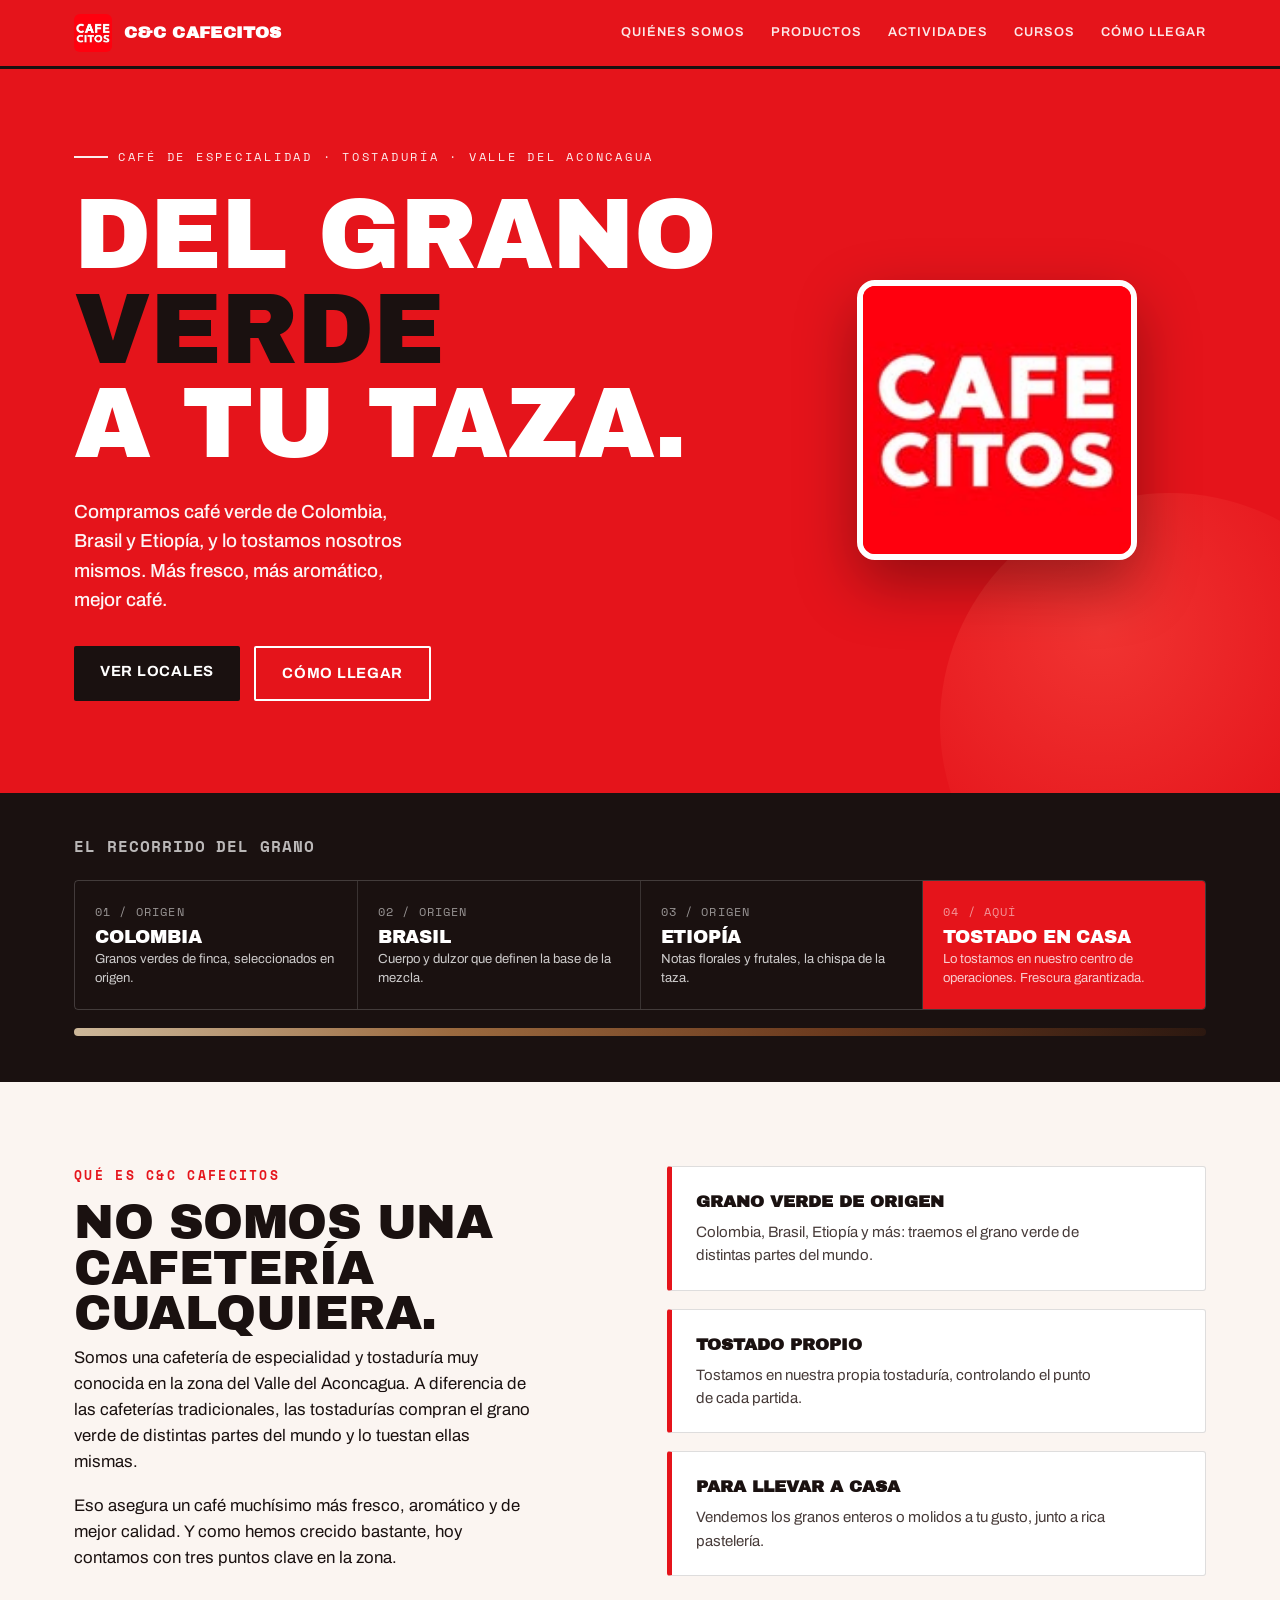
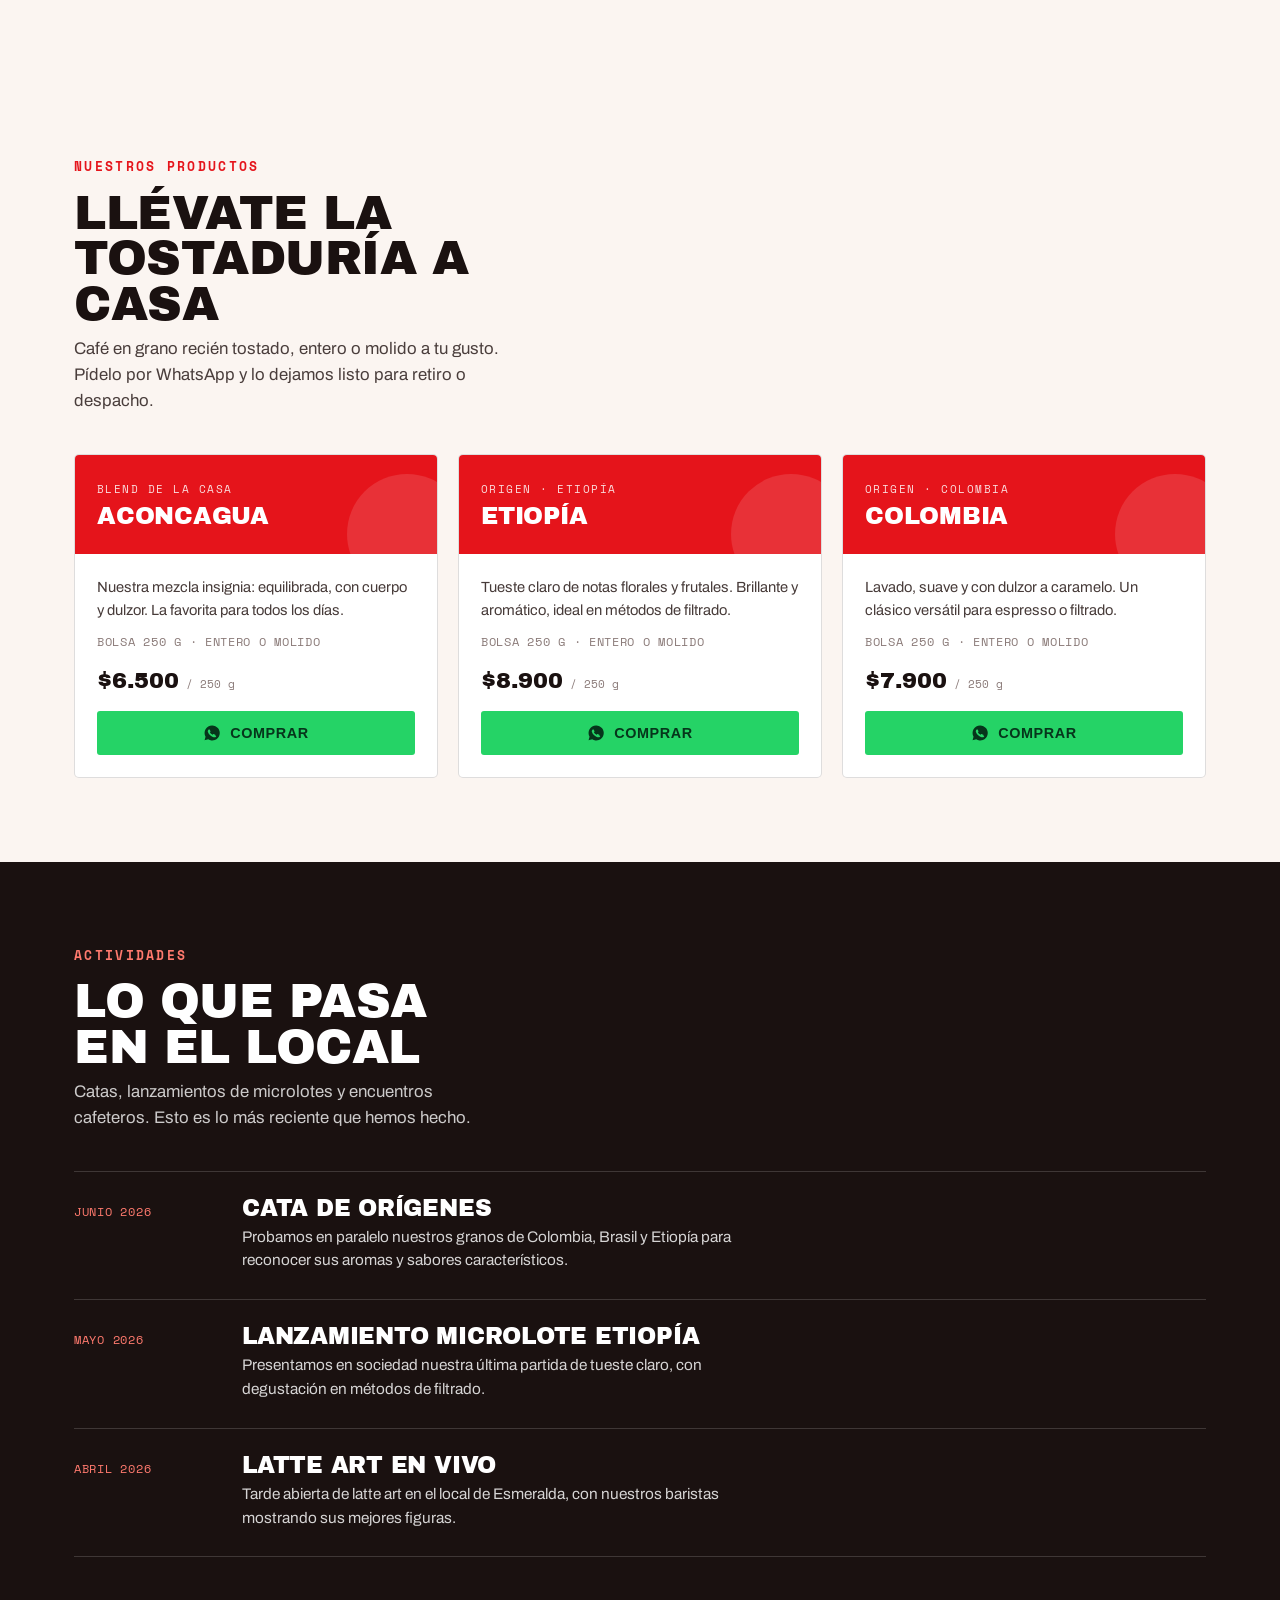
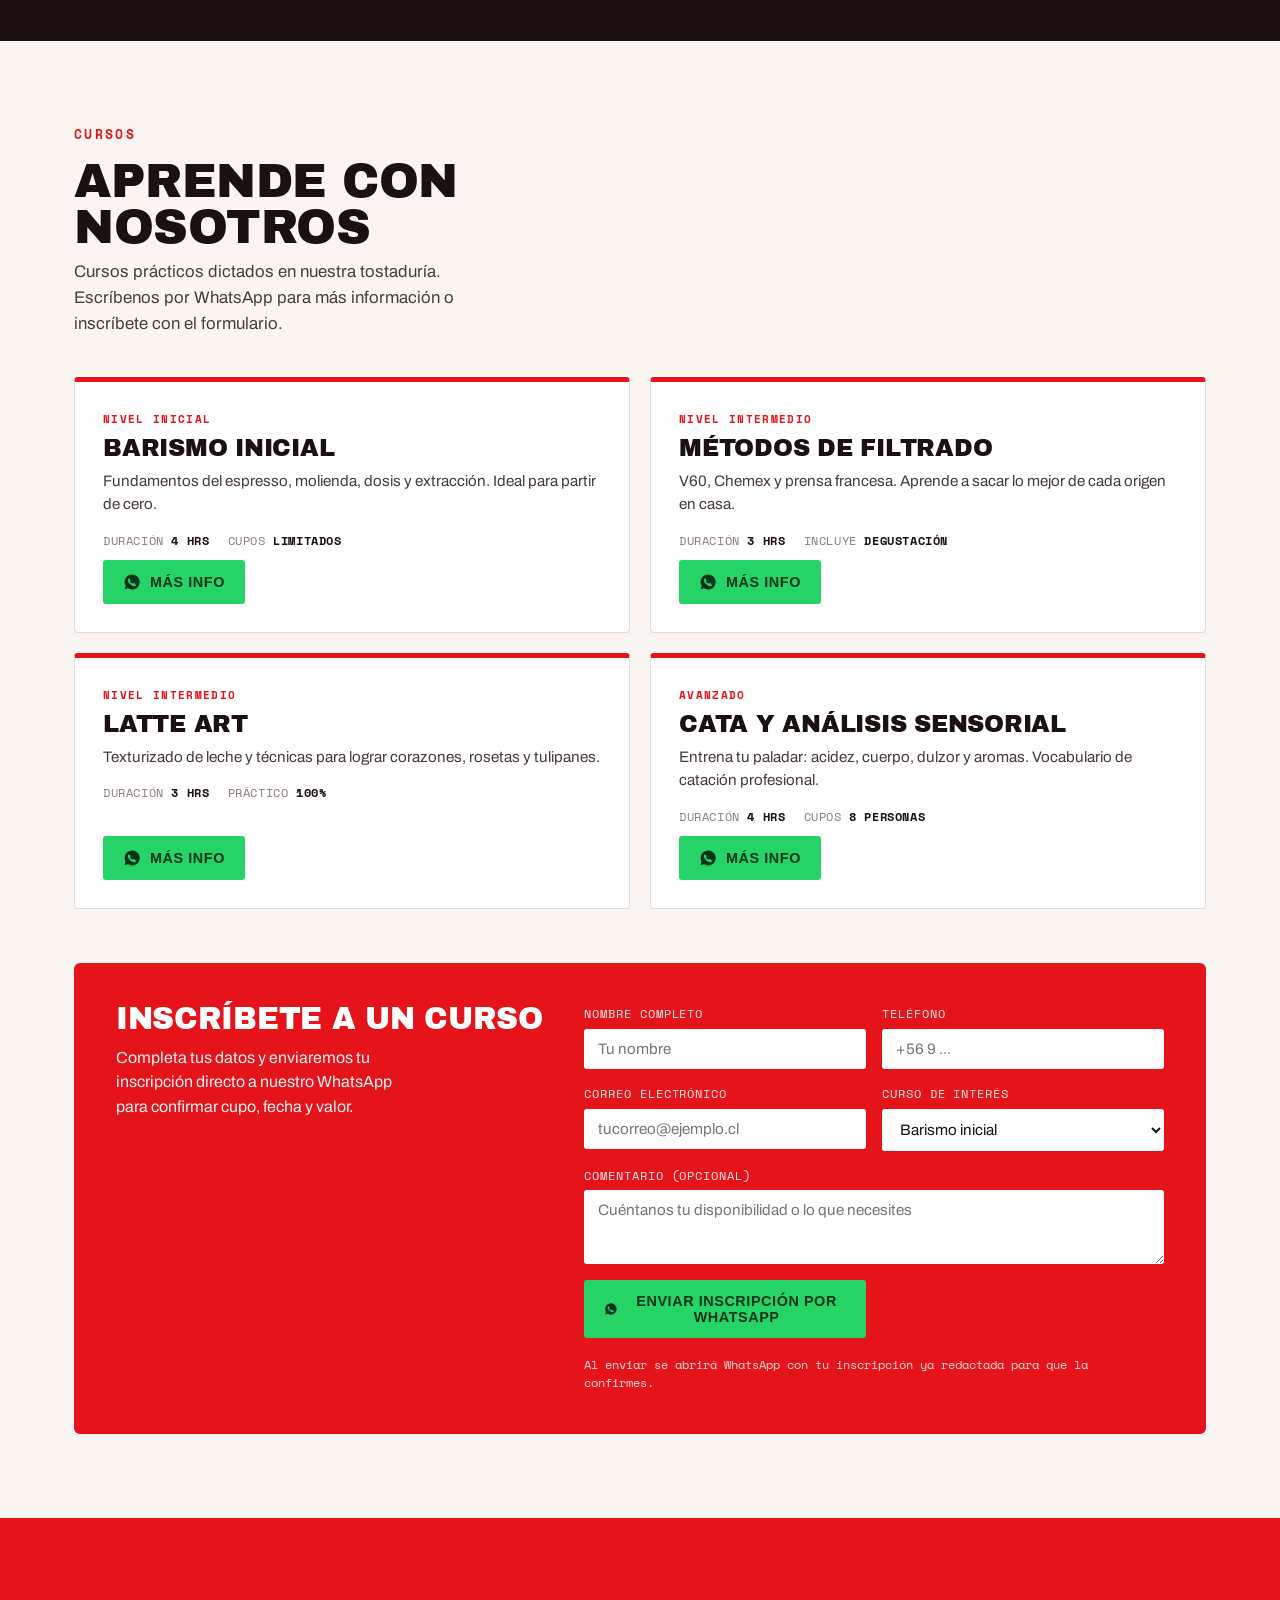
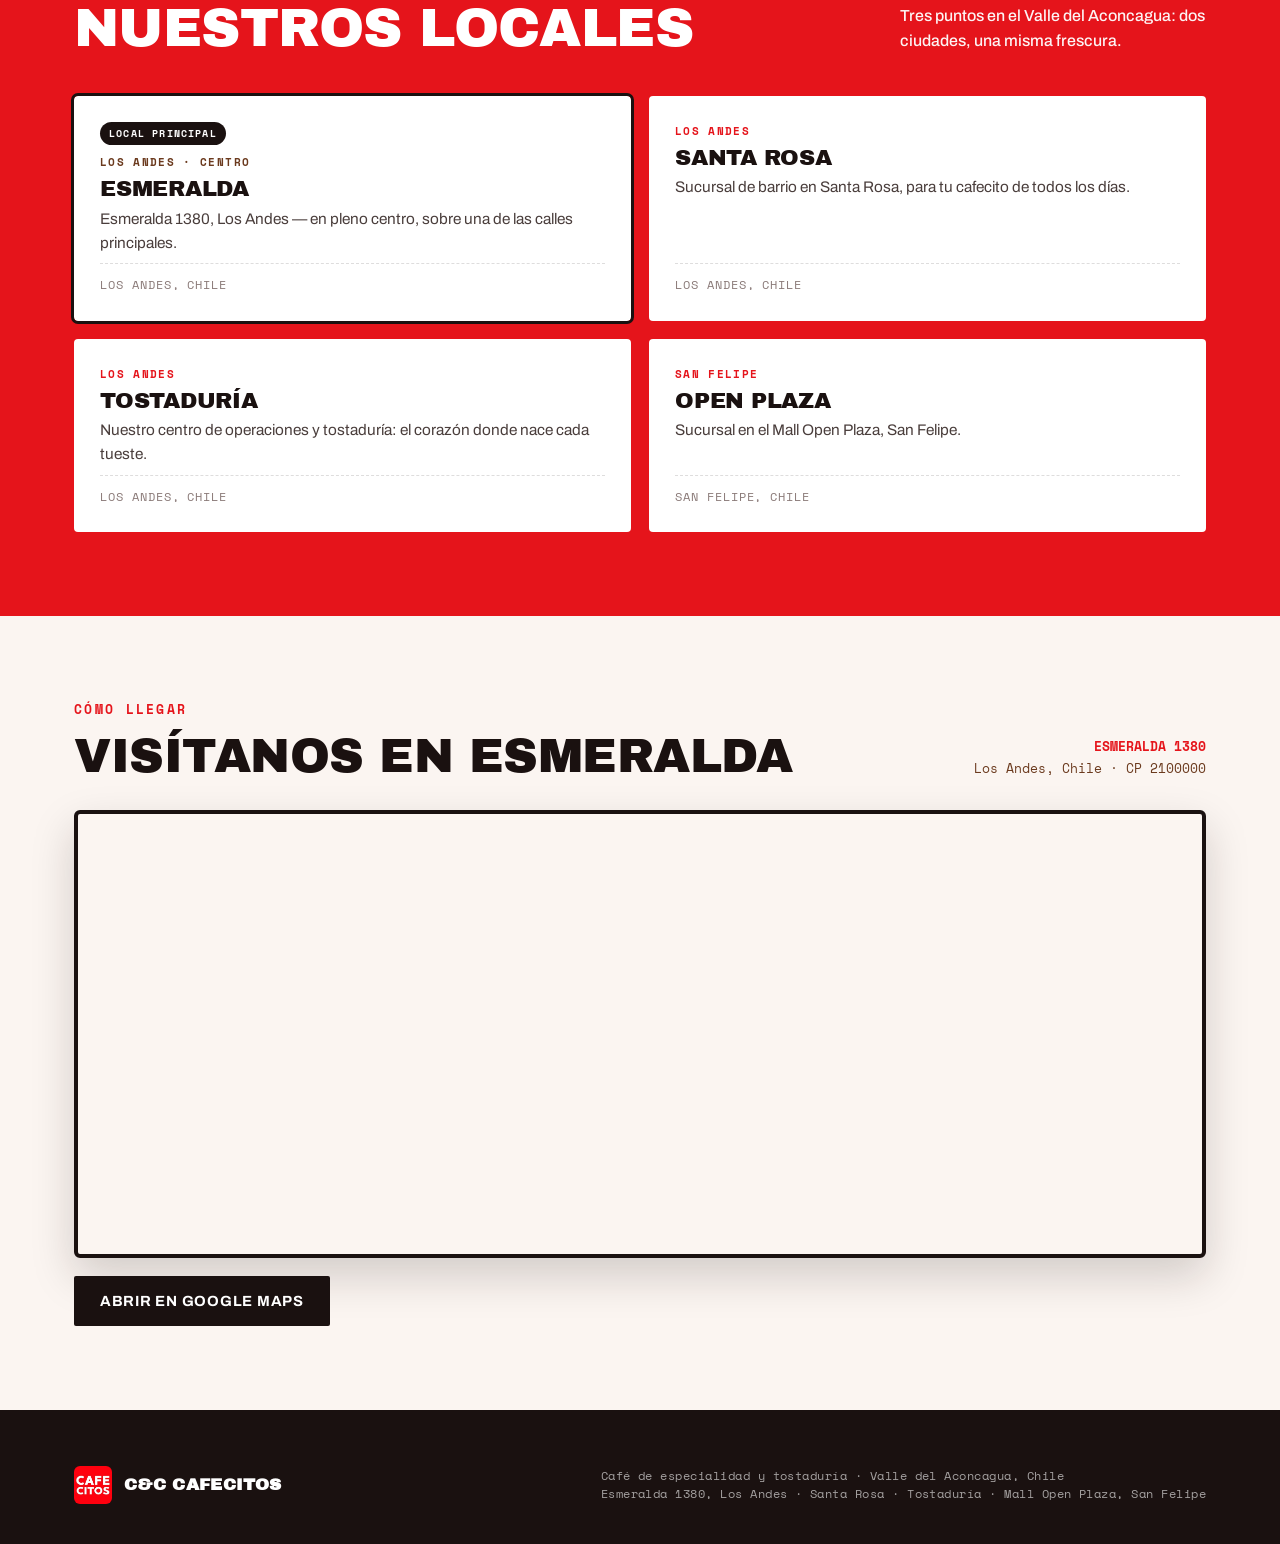
==== cafecitos.html @ 4ccf4806 "first commit" ====
<!DOCTYPE html>
<html lang="es">
<head>
<meta charset="UTF-8">
<meta name="viewport" content="width=device-width, initial-scale=1.0">
<title>C&C Cafecitos — Café de especialidad y tostaduría · Valle del Aconcagua</title>
<link rel="preconnect" href="https://fonts.googleapis.com">
<link rel="preconnect" href="https://fonts.gstatic.com" crossorigin>
<link href="https://fonts.googleapis.com/css2?family=Archivo+Black&family=Archivo:wght@400;500;600;700&family=Space+Mono:wght@400;700&display=swap" rel="stylesheet">
<style>
  :root{
    --red:#E5141B;
    --red-deep:#B00C12;
    --white:#FFFFFF;
    --paper:#FBF5F1;
    --ink:#1A1110;
    --roast:#6B3A1E;
    --line:rgba(26,17,16,.14);
  }
  *{margin:0;padding:0;box-sizing:border-box}
  html{scroll-behavior:smooth}
  body{
    font-family:'Archivo',system-ui,sans-serif;
    background:var(--paper);
    color:var(--ink);
    line-height:1.55;
    -webkit-font-smoothing:antialiased;
    overflow-x:hidden;
  }
  .wrap{max-width:1180px;margin:0 auto;padding:0 24px}
  h1,h2,h3,.display{font-family:'Archivo Black',sans-serif;font-weight:400;letter-spacing:-.01em;line-height:.95}
  .mono{font-family:'Space Mono',monospace}

  /* NAV */
  nav{position:sticky;top:0;z-index:50;background:var(--red);color:var(--white);
    border-bottom:3px solid var(--ink)}
  nav .wrap{display:flex;align-items:center;justify-content:space-between;height:66px}
  .brandmark{display:flex;align-items:center;gap:12px;text-decoration:none;color:var(--white)}
  .brandmark img{width:38px;height:38px;border-radius:6px;display:block}
  .brandmark b{font-family:'Archivo Black';font-size:1.05rem;letter-spacing:.02em}
  .navlinks{display:flex;gap:26px}
  .navlinks a{color:var(--white);text-decoration:none;font-weight:600;font-size:.8rem;
    text-transform:uppercase;letter-spacing:.08em;opacity:.9;transition:opacity .2s}
  .navlinks a:hover{opacity:1;text-decoration:underline;text-underline-offset:5px}
  @media(max-width:680px){.navlinks{display:none}}

  /* HERO */
  header{background:var(--red);color:var(--white);position:relative;overflow:hidden;
    padding:78px 0 92px}
  header::after{content:"";position:absolute;right:-120px;bottom:-160px;width:460px;height:460px;
    border-radius:50%;background:radial-gradient(circle at 35% 30%,#ff5b4d,transparent 62%);opacity:.45}
  .hero-grid{display:grid;grid-template-columns:1.45fr .9fr;gap:40px;align-items:center;position:relative;z-index:2}
  .eyebrow{font-family:'Space Mono';font-size:.78rem;letter-spacing:.22em;text-transform:uppercase;
    opacity:.92;margin-bottom:22px;display:flex;align-items:center;gap:10px}
  .eyebrow::before{content:"";width:34px;height:2px;background:var(--white)}
  header h1{font-size:clamp(3rem,8.5vw,6.2rem);text-transform:uppercase}
  header h1 span{display:block}
  header h1 .em{color:var(--ink)}
  .lede{font-size:1.18rem;max-width:30ch;margin:26px 0 32px;opacity:.96;font-weight:500}
  .cta-row{display:flex;gap:14px;flex-wrap:wrap}
  .btn{font-weight:700;text-decoration:none;padding:14px 26px;border-radius:2px;font-size:.92rem;
    text-transform:uppercase;letter-spacing:.05em;transition:transform .15s,box-shadow .15s;display:inline-block}
  .btn-solid{background:var(--ink);color:var(--white)}
  .btn-ghost{background:transparent;color:var(--white);border:2px solid var(--white)}
  .btn:hover{transform:translateY(-2px)}
  .btn-ghost:hover{background:var(--white);color:var(--red)}
  .hero-logo{justify-self:center}
  .hero-logo img{width:min(280px,70vw);border-radius:18px;
    box-shadow:0 24px 60px rgba(0,0,0,.35);border:6px solid var(--white)}
  @media(max-width:780px){.hero-grid{grid-template-columns:1fr;gap:36px}.hero-logo{justify-self:start}}

  /* ORIGIN STRIP — signature */
  .origin{background:var(--ink);color:var(--white);padding:46px 0}
  .origin h2{font-size:1rem;text-transform:uppercase;letter-spacing:.06em;margin-bottom:26px;
    font-family:'Space Mono';font-weight:700;opacity:.7}
  .track{display:flex;align-items:stretch;gap:0;border:1px solid rgba(255,255,255,.18);border-radius:4px;overflow:hidden}
  .track .stop{flex:1;padding:22px 20px;border-right:1px solid rgba(255,255,255,.14);position:relative}
  .track .stop:last-child{border-right:none;background:var(--red)}
  .track .num{font-family:'Space Mono';font-size:.72rem;opacity:.55;letter-spacing:.1em}
  .track .stop h3{font-size:1.15rem;margin:8px 0 4px;text-transform:uppercase}
  .track .stop p{font-size:.82rem;opacity:.78;line-height:1.4}
  .roastbar{height:8px;margin-top:18px;border-radius:99px;
    background:linear-gradient(90deg,#cdb89a,#9b6a3f,#6b3a1e,#2c1810)}
  @media(max-width:720px){.track{flex-direction:column}.track .stop{border-right:none;border-bottom:1px solid rgba(255,255,255,.14)}}

  /* ABOUT */
  .section{padding:84px 0}
  .kicker{font-family:'Space Mono';font-size:.8rem;letter-spacing:.18em;text-transform:uppercase;
    color:var(--red);font-weight:700;margin-bottom:14px}
  .about-grid{display:grid;grid-template-columns:1fr 1fr;gap:54px;align-items:start}
  .about-grid h2{font-size:clamp(2rem,4.5vw,3rem);text-transform:uppercase;margin-bottom:8px}
  .about-grid p{font-size:1.05rem;margin-bottom:18px;max-width:46ch}
  .pillars{display:grid;gap:18px}
  .pill{background:var(--white);border:1px solid var(--line);border-left:5px solid var(--red);
    padding:22px 24px;border-radius:3px}
  .pill h4{font-family:'Archivo Black';font-size:1.05rem;text-transform:uppercase;margin-bottom:6px}
  .pill p{font-size:.94rem;margin:0;color:#473b39}
  @media(max-width:780px){.about-grid{grid-template-columns:1fr;gap:34px}}

  /* LOCALES */
  .locales{background:var(--red);color:var(--white);padding:84px 0}
  .locales .head{display:flex;justify-content:space-between;align-items:flex-end;
    flex-wrap:wrap;gap:16px;margin-bottom:42px}
  .locales h2{font-size:clamp(2.2rem,5vw,3.4rem);text-transform:uppercase}
  .locales .head p{max-width:34ch;opacity:.95;font-weight:500}
  .cards{display:grid;grid-template-columns:repeat(2,1fr);gap:18px}
  .card{background:var(--white);color:var(--ink);border-radius:4px;padding:26px;
    display:flex;flex-direction:column;gap:8px;transition:transform .18s}
  .card:hover{transform:translateY(-4px)}
  .card .tag{font-family:'Space Mono';font-size:.7rem;text-transform:uppercase;letter-spacing:.12em;
    color:var(--red);font-weight:700}
  .card.flag .tag{color:var(--roast)}
  .card h3{font-size:1.4rem;text-transform:uppercase}
  .card .addr{font-size:.96rem;color:#4a3e3c}
  .card .city{margin-top:auto;font-family:'Space Mono';font-size:.74rem;letter-spacing:.08em;
    text-transform:uppercase;color:#8a7a78;padding-top:12px;border-top:1px dashed var(--line)}
  .card.flag{outline:3px solid var(--ink)}
  .badge{align-self:flex-start;background:var(--ink);color:var(--white);font-family:'Space Mono';
    font-size:.62rem;letter-spacing:.12em;text-transform:uppercase;padding:4px 9px;border-radius:99px;font-weight:700}
  @media(max-width:680px){.cards{grid-template-columns:1fr}}

  /* MAP */
  .map-section{padding:84px 0}
  .map-head{display:flex;align-items:flex-end;justify-content:space-between;flex-wrap:wrap;gap:18px;margin-bottom:30px}
  .map-head h2{font-size:clamp(2rem,4.5vw,3rem);text-transform:uppercase}
  .coords{font-family:'Space Mono';font-size:.82rem;color:var(--roast);text-align:right;line-height:1.7}
  .coords b{color:var(--red)}
  .map-frame{border:4px solid var(--ink);border-radius:6px;overflow:hidden;
    box-shadow:0 18px 44px rgba(26,17,16,.18);line-height:0}
  .map-frame iframe{width:100%;height:440px;border:0;display:block}
  .map-actions{margin-top:18px;display:flex;gap:12px;flex-wrap:wrap}

  /* PRODUCTOS */
  .productos{padding:84px 0;background:var(--paper)}
  .sec-head{margin-bottom:40px;max-width:48ch}
  .sec-head h2{font-size:clamp(2rem,4.5vw,3rem);text-transform:uppercase;margin-bottom:8px}
  .sec-head p{font-size:1.05rem;color:#4a3e3c}
  .prod-grid{display:grid;grid-template-columns:repeat(3,1fr);gap:20px}
  .prod{background:var(--white);border:1px solid var(--line);border-radius:5px;overflow:hidden;
    display:flex;flex-direction:column;transition:transform .18s,box-shadow .18s}
  .prod:hover{transform:translateY(-4px);box-shadow:0 16px 36px rgba(26,17,16,.12)}
  .prod .top{background:var(--red);color:var(--white);padding:26px 22px;position:relative;overflow:hidden}
  .prod .top::after{content:"";position:absolute;right:-30px;bottom:-40px;width:120px;height:120px;
    border-radius:50%;background:rgba(255,255,255,.12)}
  .prod .roast-tag{font-family:'Space Mono';font-size:.66rem;letter-spacing:.14em;text-transform:uppercase;opacity:.85}
  .prod .top h3{font-size:1.5rem;text-transform:uppercase;margin-top:8px;position:relative;z-index:2}
  .prod .body{padding:22px;display:flex;flex-direction:column;gap:12px;flex:1}
  .prod .desc{font-size:.92rem;color:#473b39}
  .prod .meta{font-family:'Space Mono';font-size:.74rem;color:#8a7a78;text-transform:uppercase;letter-spacing:.06em}
  .prod .price{font-family:'Archivo Black';font-size:1.4rem;margin-top:auto}
  .prod .price small{font-family:'Space Mono';font-size:.7rem;color:#8a7a78;font-weight:400}
  @media(max-width:860px){.prod-grid{grid-template-columns:1fr 1fr}}
  @media(max-width:560px){.prod-grid{grid-template-columns:1fr}}

  .wa{display:inline-flex;align-items:center;gap:9px;background:#25D366;color:#06351b;
    font-weight:700;text-decoration:none;padding:13px 20px;border-radius:3px;font-size:.9rem;
    text-transform:uppercase;letter-spacing:.04em;transition:transform .15s,filter .15s;cursor:pointer;border:none}
  .wa:hover{transform:translateY(-2px);filter:brightness(1.05)}
  .wa svg{width:18px;height:18px;fill:#06351b}
  .wa.block{justify-content:center;width:100%}

  /* ACTIVIDADES */
  .actividades{padding:84px 0;background:var(--ink);color:var(--white)}
  .actividades .sec-head p{color:rgba(255,255,255,.78)}
  .act-list{display:grid;gap:0;border-top:1px solid rgba(255,255,255,.16)}
  .act{display:grid;grid-template-columns:140px 1fr;gap:28px;padding:26px 0;
    border-bottom:1px solid rgba(255,255,255,.16);align-items:baseline}
  .act .when{font-family:'Space Mono';font-size:.78rem;letter-spacing:.06em;color:#ff7a6e;text-transform:uppercase}
  .act h3{font-size:1.45rem;text-transform:uppercase;margin-bottom:6px}
  .act p{font-size:.96rem;opacity:.82;max-width:60ch}
  @media(max-width:620px){.act{grid-template-columns:1fr;gap:8px}}

  /* CURSOS */
  .cursos{padding:84px 0;background:var(--paper)}
  .curso-grid{display:grid;grid-template-columns:repeat(2,1fr);gap:20px;margin-bottom:54px}
  .curso{background:var(--white);border:1px solid var(--line);border-top:5px solid var(--red);
    border-radius:4px;padding:28px;display:flex;flex-direction:column;gap:10px}
  .curso .lvl{font-family:'Space Mono';font-size:.7rem;text-transform:uppercase;letter-spacing:.12em;color:var(--red);font-weight:700}
  .curso h3{font-size:1.5rem;text-transform:uppercase}
  .curso p{font-size:.95rem;color:#473b39}
  .curso .facts{display:flex;gap:18px;flex-wrap:wrap;font-family:'Space Mono';font-size:.76rem;
    color:#8a7a78;text-transform:uppercase;letter-spacing:.05em;margin-top:4px}
  .curso .facts b{color:var(--ink)}
  .curso .wa{margin-top:auto;align-self:flex-start}
  @media(max-width:680px){.curso-grid{grid-template-columns:1fr}}

  /* FORM */
  .form-card{background:var(--red);color:var(--white);border-radius:6px;padding:42px;
    display:grid;grid-template-columns:.85fr 1.15fr;gap:40px;align-items:start}
  .form-card .intro h3{font-size:1.9rem;text-transform:uppercase;margin-bottom:12px}
  .form-card .intro p{opacity:.95;font-size:1rem;max-width:34ch}
  .form-fields{display:grid;grid-template-columns:1fr 1fr;gap:16px}
  .field{display:flex;flex-direction:column;gap:6px}
  .field.full{grid-column:1 / -1}
  .field label{font-family:'Space Mono';font-size:.72rem;text-transform:uppercase;letter-spacing:.08em;opacity:.92}
  .field input,.field select,.field textarea{background:var(--white);color:var(--ink);border:none;
    border-radius:3px;padding:12px 14px;font-family:'Archivo',sans-serif;font-size:.95rem}
  .field textarea{resize:vertical;min-height:74px}
  .field input:focus,.field select:focus,.field textarea:focus{outline:3px solid var(--ink)}
  .form-note{grid-column:1 / -1;font-family:'Space Mono';font-size:.72rem;opacity:.85;margin-top:2px}
  @media(max-width:780px){.form-card{grid-template-columns:1fr;gap:26px;padding:30px}.form-fields{grid-template-columns:1fr}}

  /* FOOTER */
  footer{background:var(--ink);color:var(--white);padding:56px 0 40px}
  .foot-grid{display:flex;justify-content:space-between;align-items:center;flex-wrap:wrap;gap:24px}
  .foot-grid .brandmark b{color:var(--white)}
  footer .small{font-family:'Space Mono';font-size:.74rem;opacity:.6;letter-spacing:.04em}
  footer a{color:var(--white)}
</style>
</head>
<body>

<nav>
  <div class="wrap">
    <a href="#top" class="brandmark"><img src="[data-uri]" alt="C&C Cafecitos"><b>C&amp;C&nbsp;CAFECITOS</b></a>
    <div class="navlinks">
      <a href="#somos">Quiénes somos</a>
      <a href="#productos">Productos</a>
      <a href="#actividades">Actividades</a>
      <a href="#cursos">Cursos</a>
      <a href="#mapa">Cómo llegar</a>
    </div>
  </div>
</nav>

<header id="top">
  <div class="wrap hero-grid">
    <div>
      <div class="eyebrow">Café de especialidad · Tostaduría · Valle del Aconcagua</div>
      <h1><span>Del grano</span><span class="em">verde</span><span>a tu taza.</span></h1>
      <p class="lede">Compramos café verde de Colombia, Brasil y Etiopía, y lo tostamos nosotros mismos. Más fresco, más aromático, mejor café.</p>
      <div class="cta-row">
        <a href="#locales" class="btn btn-solid">Ver locales</a>
        <a href="#mapa" class="btn btn-ghost">Cómo llegar</a>
      </div>
    </div>
    <div class="hero-logo">
      <img src="[data-uri]" alt="Logo C&C Cafecitos">
    </div>
  </div>
</header>

<section class="origin">
  <div class="wrap">
    <h2>El recorrido del grano</h2>
    <div class="track">
      <div class="stop"><div class="num">01 / ORIGEN</div><h3>Colombia</h3><p>Granos verdes de finca, seleccionados en origen.</p></div>
      <div class="stop"><div class="num">02 / ORIGEN</div><h3>Brasil</h3><p>Cuerpo y dulzor que definen la base de la mezcla.</p></div>
      <div class="stop"><div class="num">03 / ORIGEN</div><h3>Etiopía</h3><p>Notas florales y frutales, la chispa de la taza.</p></div>
      <div class="stop"><div class="num">04 / AQUÍ</div><h3>Tostado en casa</h3><p>Lo tostamos en nuestro centro de operaciones. Frescura garantizada.</p></div>
    </div>
    <div class="roastbar" title="Del grano verde al tueste"></div>
  </div>
</section>

<section class="section" id="somos">
  <div class="wrap about-grid">
    <div>
      <div class="kicker">Qué es C&amp;C Cafecitos</div>
      <h2>No somos una cafetería cualquiera.</h2>
      <p>Somos una cafetería de especialidad y tostaduría muy conocida en la zona del Valle del Aconcagua. A diferencia de las cafeterías tradicionales, las tostadurías compran el grano verde de distintas partes del mundo y lo tuestan ellas mismas.</p>
      <p>Eso asegura un café muchísimo más fresco, aromático y de mejor calidad. Y como hemos crecido bastante, hoy contamos con tres puntos clave en la zona.</p>
    </div>
    <div class="pillars">
      <div class="pill"><h4>Grano verde de origen</h4><p>Colombia, Brasil, Etiopía y más: traemos el grano verde de distintas partes del mundo.</p></div>
      <div class="pill"><h4>Tostado propio</h4><p>Tostamos en nuestra propia tostaduría, controlando el punto de cada partida.</p></div>
      <div class="pill"><h4>Para llevar a casa</h4><p>Vendemos los granos enteros o molidos a tu gusto, junto a rica pastelería.</p></div>
    </div>
  </div>
</section>

<section class="productos" id="productos">
  <div class="wrap">
    <div class="sec-head">
      <div class="kicker">Nuestros productos</div>
      <h2>Llévate la tostaduría a casa</h2>
      <p>Café en grano recién tostado, entero o molido a tu gusto. Pídelo por WhatsApp y lo dejamos listo para retiro o despacho.</p>
    </div>
    <div class="prod-grid">

      <div class="prod">
        <div class="top"><div class="roast-tag">Blend de la casa</div><h3>Aconcagua</h3></div>
        <div class="body">
          <p class="desc">Nuestra mezcla insignia: equilibrada, con cuerpo y dulzor. La favorita para todos los días.</p>
          <p class="meta">Bolsa 250 g · Entero o molido</p>
          <p class="price">$6.500 <small>/ 250 g</small></p>
          <button class="wa block" onclick="pedir('Blend Aconcagua 250g')">
            <svg viewBox="0 0 24 24"><path d="M12 2a10 10 0 0 0-8.6 15l-1.3 4.7 4.8-1.3A10 10 0 1 0 12 2zm5.8 14.2c-.2.7-1.4 1.3-2 1.4-.5.1-1.1.1-1.8-.1-.4-.1-1-.3-1.6-.6-2.9-1.2-4.7-4.1-4.9-4.3-.1-.2-1.1-1.5-1.1-2.8 0-1.3.7-2 .9-2.2.2-.3.5-.3.7-.3h.5c.2 0 .4 0 .6.5l.8 1.9c.1.2.1.3 0 .5l-.4.6c-.1.2-.3.3-.1.6.1.3.6 1 1.3 1.6.9.8 1.6 1 1.9 1.2.3.1.4.1.6-.1l.6-.7c.2-.2.3-.2.5-.1l1.8.9c.3.1.4.2.5.3.1.2.1.6-.1 1.3z"/></svg>
            Comprar
          </button>
        </div>
      </div>

      <div class="prod">
        <div class="top"><div class="roast-tag">Origen · Etiopía</div><h3>Etiopía</h3></div>
        <div class="body">
          <p class="desc">Tueste claro de notas florales y frutales. Brillante y aromático, ideal en métodos de filtrado.</p>
          <p class="meta">Bolsa 250 g · Entero o molido</p>
          <p class="price">$8.900 <small>/ 250 g</small></p>
          <button class="wa block" onclick="pedir('Café Etiopía 250g')">
            <svg viewBox="0 0 24 24"><path d="M12 2a10 10 0 0 0-8.6 15l-1.3 4.7 4.8-1.3A10 10 0 1 0 12 2zm5.8 14.2c-.2.7-1.4 1.3-2 1.4-.5.1-1.1.1-1.8-.1-.4-.1-1-.3-1.6-.6-2.9-1.2-4.7-4.1-4.9-4.3-.1-.2-1.1-1.5-1.1-2.8 0-1.3.7-2 .9-2.2.2-.3.5-.3.7-.3h.5c.2 0 .4 0 .6.5l.8 1.9c.1.2.1.3 0 .5l-.4.6c-.1.2-.3.3-.1.6.1.3.6 1 1.3 1.6.9.8 1.6 1 1.9 1.2.3.1.4.1.6-.1l.6-.7c.2-.2.3-.2.5-.1l1.8.9c.3.1.4.2.5.3.1.2.1.6-.1 1.3z"/></svg>
            Comprar
          </button>
        </div>
      </div>

      <div class="prod">
        <div class="top"><div class="roast-tag">Origen · Colombia</div><h3>Colombia</h3></div>
        <div class="body">
          <p class="desc">Lavado, suave y con dulzor a caramelo. Un clásico versátil para espresso o filtrado.</p>
          <p class="meta">Bolsa 250 g · Entero o molido</p>
          <p class="price">$7.900 <small>/ 250 g</small></p>
          <button class="wa block" onclick="pedir('Café Colombia 250g')">
            <svg viewBox="0 0 24 24"><path d="M12 2a10 10 0 0 0-8.6 15l-1.3 4.7 4.8-1.3A10 10 0 1 0 12 2zm5.8 14.2c-.2.7-1.4 1.3-2 1.4-.5.1-1.1.1-1.8-.1-.4-.1-1-.3-1.6-.6-2.9-1.2-4.7-4.1-4.9-4.3-.1-.2-1.1-1.5-1.1-2.8 0-1.3.7-2 .9-2.2.2-.3.5-.3.7-.3h.5c.2 0 .4 0 .6.5l.8 1.9c.1.2.1.3 0 .5l-.4.6c-.1.2-.3.3-.1.6.1.3.6 1 1.3 1.6.9.8 1.6 1 1.9 1.2.3.1.4.1.6-.1l.6-.7c.2-.2.3-.2.5-.1l1.8.9c.3.1.4.2.5.3.1.2.1.6-.1 1.3z"/></svg>
            Comprar
          </button>
        </div>
      </div>

    </div>
  </div>
</section>

<section class="actividades" id="actividades">
  <div class="wrap">
    <div class="sec-head">
      <div class="kicker" style="color:#ff7a6e">Actividades</div>
      <h2>Lo que pasa en el local</h2>
      <p>Catas, lanzamientos de microlotes y encuentros cafeteros. Esto es lo más reciente que hemos hecho.</p>
    </div>
    <div class="act-list">
      <div class="act">
        <div class="when">Junio 2026</div>
        <div>
          <h3>Cata de orígenes</h3>
          <p>Probamos en paralelo nuestros granos de Colombia, Brasil y Etiopía para reconocer sus aromas y sabores característicos.</p>
        </div>
      </div>
      <div class="act">
        <div class="when">Mayo 2026</div>
        <div>
          <h3>Lanzamiento microlote Etiopía</h3>
          <p>Presentamos en sociedad nuestra última partida de tueste claro, con degustación en métodos de filtrado.</p>
        </div>
      </div>
      <div class="act">
        <div class="when">Abril 2026</div>
        <div>
          <h3>Latte art en vivo</h3>
          <p>Tarde abierta de latte art en el local de Esmeralda, con nuestros baristas mostrando sus mejores figuras.</p>
        </div>
      </div>
    </div>
  </div>
</section>

<section class="cursos" id="cursos">
  <div class="wrap">
    <div class="sec-head">
      <div class="kicker">Cursos</div>
      <h2>Aprende con nosotros</h2>
      <p>Cursos prácticos dictados en nuestra tostaduría. Escríbenos por WhatsApp para más información o inscríbete con el formulario.</p>
    </div>

    <div class="curso-grid">
      <div class="curso">
        <div class="lvl">Nivel inicial</div>
        <h3>Barismo inicial</h3>
        <p>Fundamentos del espresso, molienda, dosis y extracción. Ideal para partir de cero.</p>
        <div class="facts"><span>Duración <b>4 hrs</b></span><span>Cupos <b>limitados</b></span></div>
        <button class="wa" onclick="infoCurso('Barismo inicial')">
          <svg viewBox="0 0 24 24"><path d="M12 2a10 10 0 0 0-8.6 15l-1.3 4.7 4.8-1.3A10 10 0 1 0 12 2zm5.8 14.2c-.2.7-1.4 1.3-2 1.4-.5.1-1.1.1-1.8-.1-.4-.1-1-.3-1.6-.6-2.9-1.2-4.7-4.1-4.9-4.3-.1-.2-1.1-1.5-1.1-2.8 0-1.3.7-2 .9-2.2.2-.3.5-.3.7-.3h.5c.2 0 .4 0 .6.5l.8 1.9c.1.2.1.3 0 .5l-.4.6c-.1.2-.3.3-.1.6.1.3.6 1 1.3 1.6.9.8 1.6 1 1.9 1.2.3.1.4.1.6-.1l.6-.7c.2-.2.3-.2.5-.1l1.8.9c.3.1.4.2.5.3.1.2.1.6-.1 1.3z"/></svg>
          Más info
        </button>
      </div>
      <div class="curso">
        <div class="lvl">Nivel intermedio</div>
        <h3>Métodos de filtrado</h3>
        <p>V60, Chemex y prensa francesa. Aprende a sacar lo mejor de cada origen en casa.</p>
        <div class="facts"><span>Duración <b>3 hrs</b></span><span>Incluye <b>degustación</b></span></div>
        <button class="wa" onclick="infoCurso('Métodos de filtrado')">
          <svg viewBox="0 0 24 24"><path d="M12 2a10 10 0 0 0-8.6 15l-1.3 4.7 4.8-1.3A10 10 0 1 0 12 2zm5.8 14.2c-.2.7-1.4 1.3-2 1.4-.5.1-1.1.1-1.8-.1-.4-.1-1-.3-1.6-.6-2.9-1.2-4.7-4.1-4.9-4.3-.1-.2-1.1-1.5-1.1-2.8 0-1.3.7-2 .9-2.2.2-.3.5-.3.7-.3h.5c.2 0 .4 0 .6.5l.8 1.9c.1.2.1.3 0 .5l-.4.6c-.1.2-.3.3-.1.6.1.3.6 1 1.3 1.6.9.8 1.6 1 1.9 1.2.3.1.4.1.6-.1l.6-.7c.2-.2.3-.2.5-.1l1.8.9c.3.1.4.2.5.3.1.2.1.6-.1 1.3z"/></svg>
          Más info
        </button>
      </div>
      <div class="curso">
        <div class="lvl">Nivel intermedio</div>
        <h3>Latte art</h3>
        <p>Texturizado de leche y técnicas para lograr corazones, rosetas y tulipanes.</p>
        <div class="facts"><span>Duración <b>3 hrs</b></span><span>Práctico <b>100%</b></span></div>
        <button class="wa" onclick="infoCurso('Latte art')">
          <svg viewBox="0 0 24 24"><path d="M12 2a10 10 0 0 0-8.6 15l-1.3 4.7 4.8-1.3A10 10 0 1 0 12 2zm5.8 14.2c-.2.7-1.4 1.3-2 1.4-.5.1-1.1.1-1.8-.1-.4-.1-1-.3-1.6-.6-2.9-1.2-4.7-4.1-4.9-4.3-.1-.2-1.1-1.5-1.1-2.8 0-1.3.7-2 .9-2.2.2-.3.5-.3.7-.3h.5c.2 0 .4 0 .6.5l.8 1.9c.1.2.1.3 0 .5l-.4.6c-.1.2-.3.3-.1.6.1.3.6 1 1.3 1.6.9.8 1.6 1 1.9 1.2.3.1.4.1.6-.1l.6-.7c.2-.2.3-.2.5-.1l1.8.9c.3.1.4.2.5.3.1.2.1.6-.1 1.3z"/></svg>
          Más info
        </button>
      </div>
      <div class="curso">
        <div class="lvl">Avanzado</div>
        <h3>Cata y análisis sensorial</h3>
        <p>Entrena tu paladar: acidez, cuerpo, dulzor y aromas. Vocabulario de catación profesional.</p>
        <div class="facts"><span>Duración <b>4 hrs</b></span><span>Cupos <b>8 personas</b></span></div>
        <button class="wa" onclick="infoCurso('Cata y análisis sensorial')">
          <svg viewBox="0 0 24 24"><path d="M12 2a10 10 0 0 0-8.6 15l-1.3 4.7 4.8-1.3A10 10 0 1 0 12 2zm5.8 14.2c-.2.7-1.4 1.3-2 1.4-.5.1-1.1.1-1.8-.1-.4-.1-1-.3-1.6-.6-2.9-1.2-4.7-4.1-4.9-4.3-.1-.2-1.1-1.5-1.1-2.8 0-1.3.7-2 .9-2.2.2-.3.5-.3.7-.3h.5c.2 0 .4 0 .6.5l.8 1.9c.1.2.1.3 0 .5l-.4.6c-.1.2-.3.3-.1.6.1.3.6 1 1.3 1.6.9.8 1.6 1 1.9 1.2.3.1.4.1.6-.1l.6-.7c.2-.2.3-.2.5-.1l1.8.9c.3.1.4.2.5.3.1.2.1.6-.1 1.3z"/></svg>
          Más info
        </button>
      </div>
    </div>

    <div class="form-card" id="inscripcion">
      <div class="intro">
        <h3>Inscríbete a un curso</h3>
        <p>Completa tus datos y enviaremos tu inscripción directo a nuestro WhatsApp para confirmar cupo, fecha y valor.</p>
      </div>
      <div class="form-fields">
        <div class="field">
          <label for="f-nombre">Nombre completo</label>
          <input id="f-nombre" type="text" placeholder="Tu nombre" autocomplete="name">
        </div>
        <div class="field">
          <label for="f-fono">Teléfono</label>
          <input id="f-fono" type="tel" placeholder="+56 9 ..." autocomplete="tel">
        </div>
        <div class="field">
          <label for="f-email">Correo electrónico</label>
          <input id="f-email" type="email" placeholder="tucorreo@ejemplo.cl" autocomplete="email">
        </div>
        <div class="field">
          <label for="f-curso">Curso de interés</label>
          <select id="f-curso">
            <option>Barismo inicial</option>
            <option>Métodos de filtrado</option>
            <option>Latte art</option>
            <option>Cata y análisis sensorial</option>
          </select>
        </div>
        <div class="field full">
          <label for="f-msg">Comentario (opcional)</label>
          <textarea id="f-msg" placeholder="Cuéntanos tu disponibilidad o lo que necesites"></textarea>
        </div>
        <button class="wa block" onclick="inscribir()">
          <svg viewBox="0 0 24 24"><path d="M12 2a10 10 0 0 0-8.6 15l-1.3 4.7 4.8-1.3A10 10 0 1 0 12 2zm5.8 14.2c-.2.7-1.4 1.3-2 1.4-.5.1-1.1.1-1.8-.1-.4-.1-1-.3-1.6-.6-2.9-1.2-4.7-4.1-4.9-4.3-.1-.2-1.1-1.5-1.1-2.8 0-1.3.7-2 .9-2.2.2-.3.5-.3.7-.3h.5c.2 0 .4 0 .6.5l.8 1.9c.1.2.1.3 0 .5l-.4.6c-.1.2-.3.3-.1.6.1.3.6 1 1.3 1.6.9.8 1.6 1 1.9 1.2.3.1.4.1.6-.1l.6-.7c.2-.2.3-.2.5-.1l1.8.9c.3.1.4.2.5.3.1.2.1.6-.1 1.3z"/></svg>
          Enviar inscripción por WhatsApp
        </button>
        <div class="form-note">Al enviar se abrirá WhatsApp con tu inscripción ya redactada para que la confirmes.</div>
      </div>
    </div>
  </div>
</section>

<section class="locales" id="locales">
  <div class="wrap">
    <div class="head">
      <h2>Nuestros locales</h2>
      <p>Tres puntos en el Valle del Aconcagua: dos ciudades, una misma frescura.</p>
    </div>
    <div class="cards">
      <div class="card flag">
        <span class="badge">Local principal</span>
        <div class="tag">Los Andes · Centro</div>
        <h3>Esmeralda</h3>
        <div class="addr">Esmeralda 1380, Los Andes — en pleno centro, sobre una de las calles principales.</div>
        <div class="city">Los Andes, Chile</div>
      </div>
      <div class="card">
        <div class="tag">Los Andes</div>
        <h3>Santa Rosa</h3>
        <div class="addr">Sucursal de barrio en Santa Rosa, para tu cafecito de todos los días.</div>
        <div class="city">Los Andes, Chile</div>
      </div>
      <div class="card">
        <div class="tag">Los Andes</div>
        <h3>Tostaduría</h3>
        <div class="addr">Nuestro centro de operaciones y tostaduría: el corazón donde nace cada tueste.</div>
        <div class="city">Los Andes, Chile</div>
      </div>
      <div class="card">
        <div class="tag">San Felipe</div>
        <h3>Open Plaza</h3>
        <div class="addr">Sucursal en el Mall Open Plaza, San Felipe.</div>
        <div class="city">San Felipe, Chile</div>
      </div>
    </div>
  </div>
</section>

<section class="map-section" id="mapa">
  <div class="wrap">
    <div class="map-head">
      <div>
        <div class="kicker">Cómo llegar</div>
        <h2>Visítanos en Esmeralda</h2>
      </div>
      <div class="coords">
        <b>ESMERALDA 1380</b><br>Los Andes, Chile · CP 2100000
      </div>
    </div>
    <div class="map-frame">
      <iframe
        src="https://www.google.com/maps?q=Esmeralda%201380,%20Los%20Andes,%20Chile&output=embed"
        loading="lazy" referrerpolicy="no-referrer-when-downgrade"
        title="Mapa de C&C Cafecitos en Esmeralda 1380, Los Andes"></iframe>
    </div>
    <div class="map-actions">
      <a class="btn btn-solid" href="https://www.google.com/maps/dir/?api=1&destination=Esmeralda+1380,+Los+Andes,+Chile" target="_blank" rel="noopener">Abrir en Google Maps</a>
    </div>
  </div>
</section>

<footer>
  <div class="wrap foot-grid">
    <a href="#top" class="brandmark"><img src="[data-uri]" alt="C&C Cafecitos"><b>C&amp;C CAFECITOS</b></a>
    <div class="small">Café de especialidad y tostaduría · Valle del Aconcagua, Chile<br>Esmeralda 1380, Los Andes · Santa Rosa · Tostaduría · Mall Open Plaza, San Felipe</div>
  </div>
</footer>

<script>
  /* === CONFIGURA AQUÍ TU NÚMERO DE WHATSAPP ===
     Formato internacional sin "+", sin espacios. Chile = 56 + 9 + número.
     Ejemplo: +56 9 1234 5678  ->  '56912345678'                        */
  const WHATSAPP = '56912345678';

  function abrirWA(texto){
    window.open('https://wa.me/' + WHATSAPP + '?text=' + encodeURIComponent(texto), '_blank');
  }
  function pedir(producto){
    abrirWA('¡Hola C&C Cafecitos! Quiero comprar: ' + producto + '. ¿Cómo coordinamos retiro o despacho?');
  }
  function infoCurso(curso){
    abrirWA('¡Hola C&C Cafecitos! Me interesa el curso "' + curso + '". ¿Me cuentan fechas, valor y cupos?');
  }
  function inscribir(){
    const nombre = document.getElementById('f-nombre').value.trim();
    const fono   = document.getElementById('f-fono').value.trim();
    const email  = document.getElementById('f-email').value.trim();
    const curso  = document.getElementById('f-curso').value;
    const msg    = document.getElementById('f-msg').value.trim();
    if(!nombre || !fono){
      alert('Por favor completa al menos tu nombre y teléfono.');
      return;
    }
    let t = '¡Hola C&C Cafecitos! Quiero inscribirme a un curso.\n\n';
    t += '• Nombre: ' + nombre + '\n';
    t += '• Teléfono: ' + fono + '\n';
    if(email) t += '• Correo: ' + email + '\n';
    t += '• Curso: ' + curso + '\n';
    if(msg) t += '• Comentario: ' + msg + '\n';
    abrirWA(t);
  }
</script>
</body>
</html>
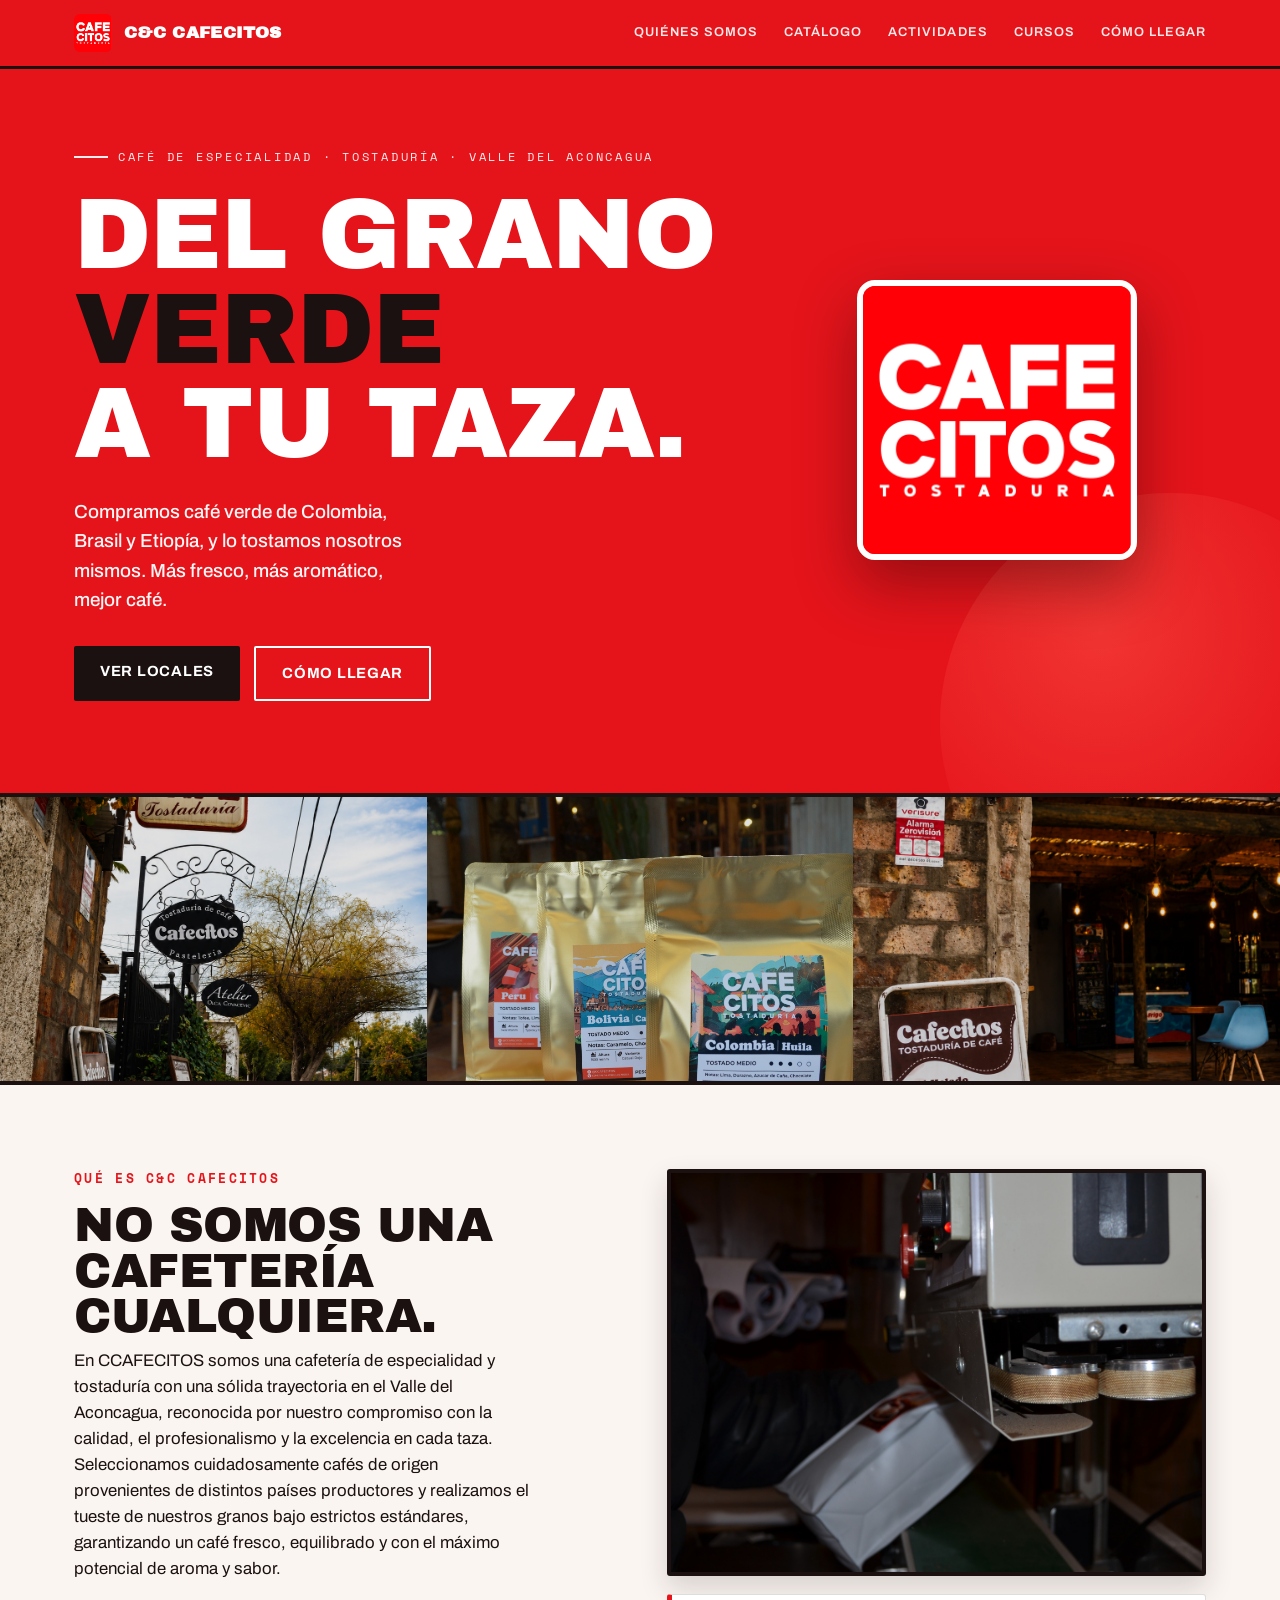
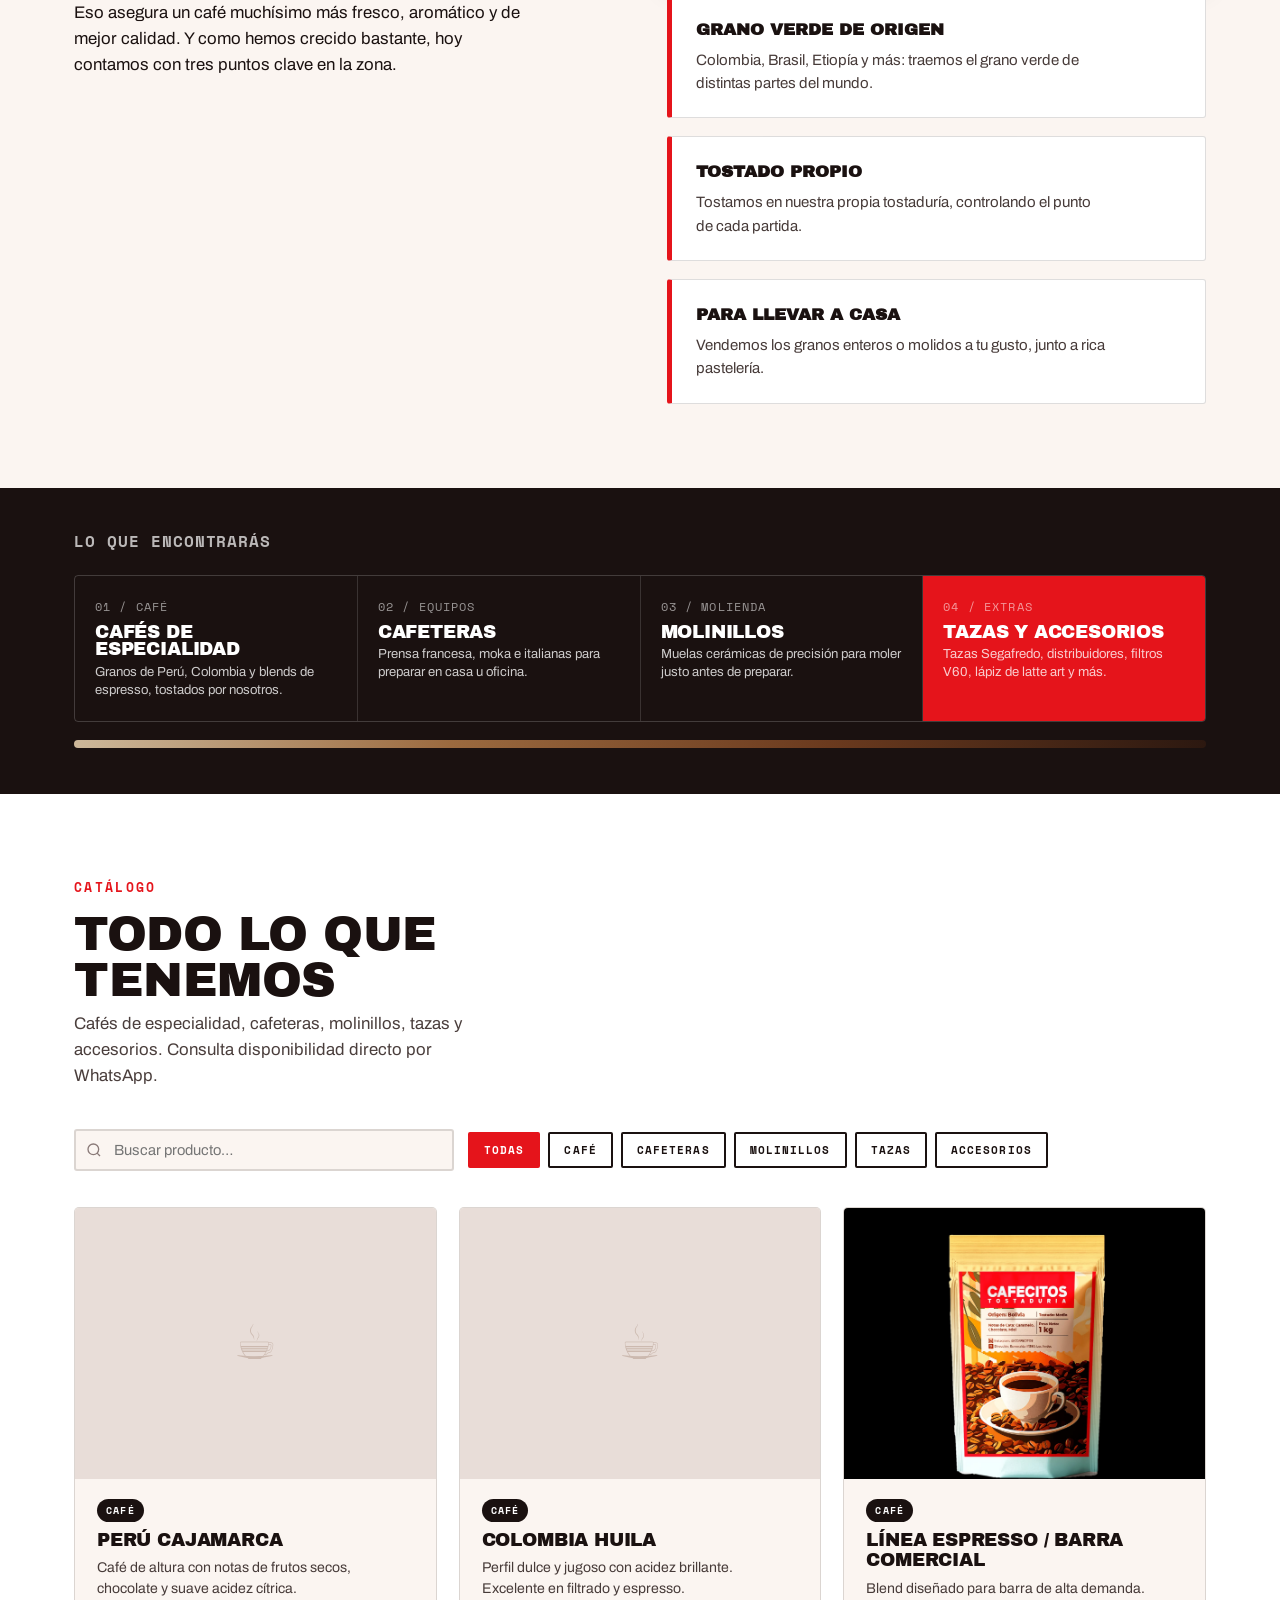
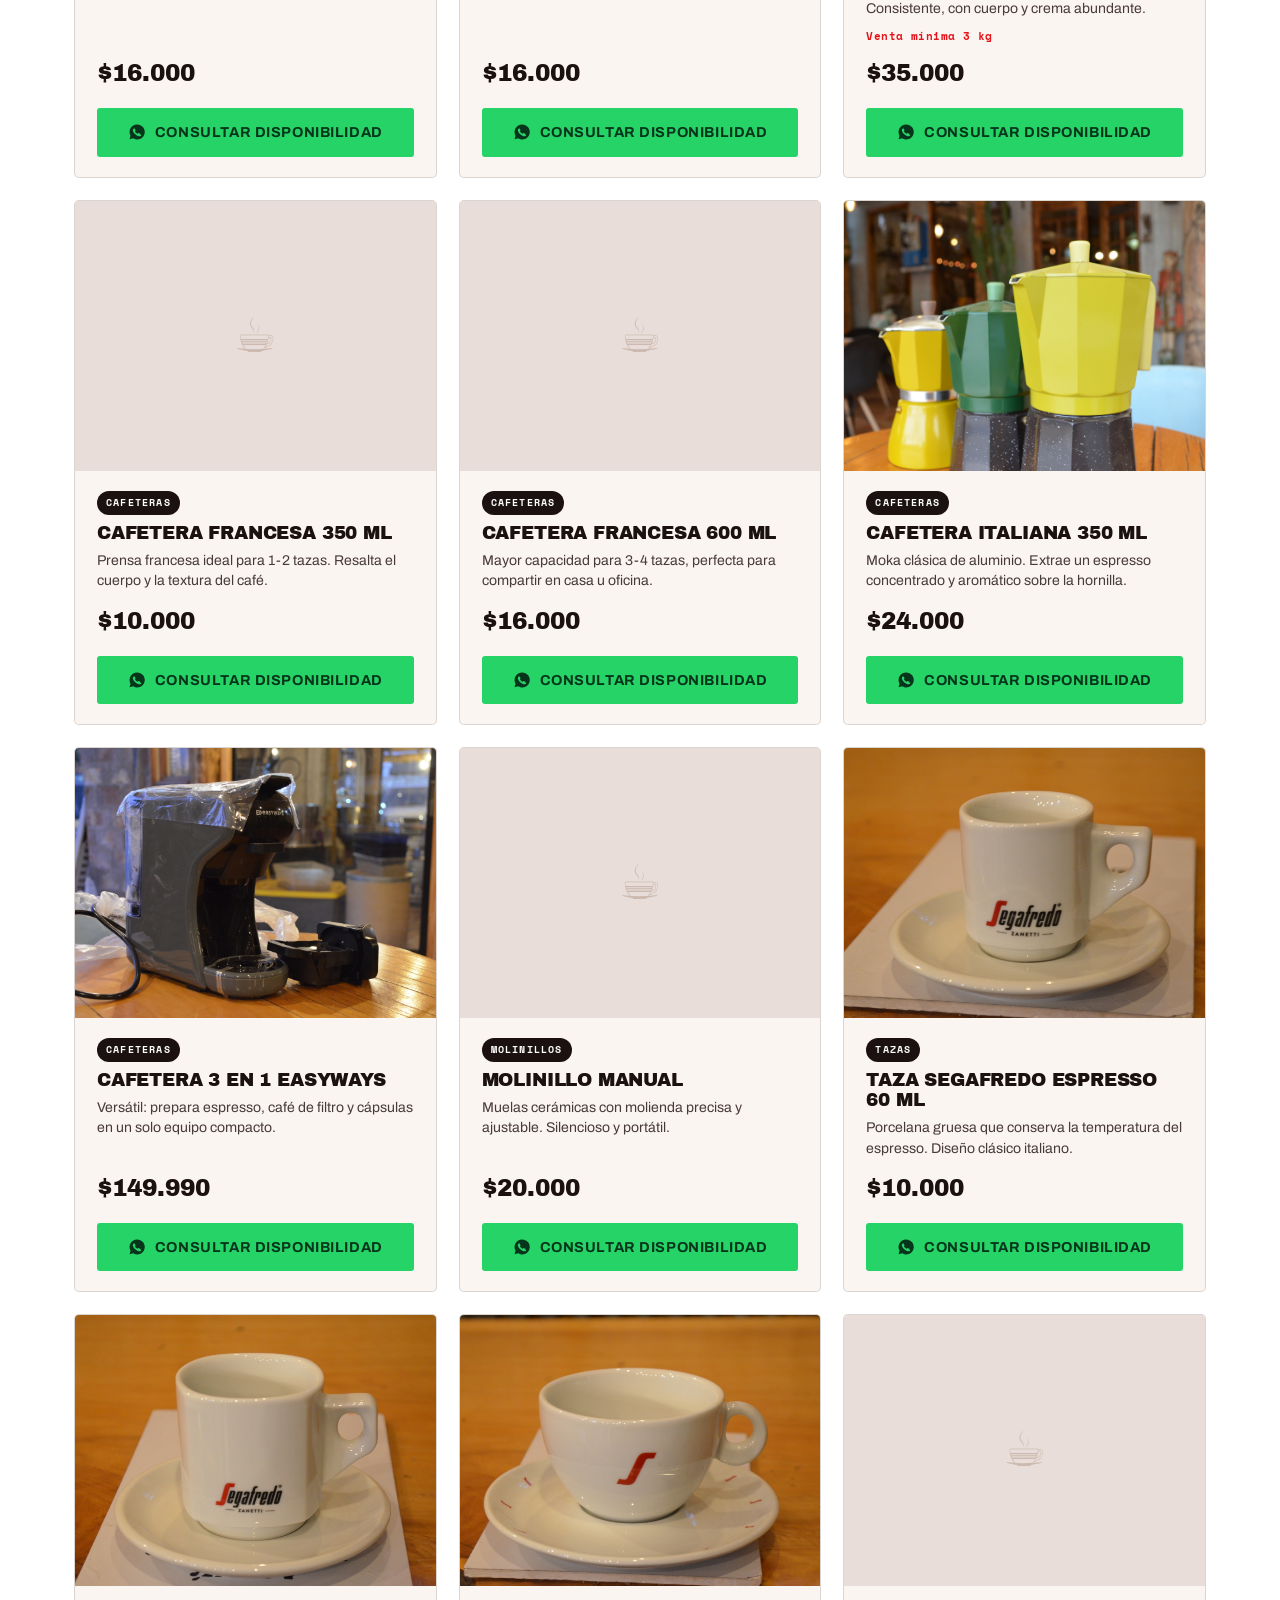
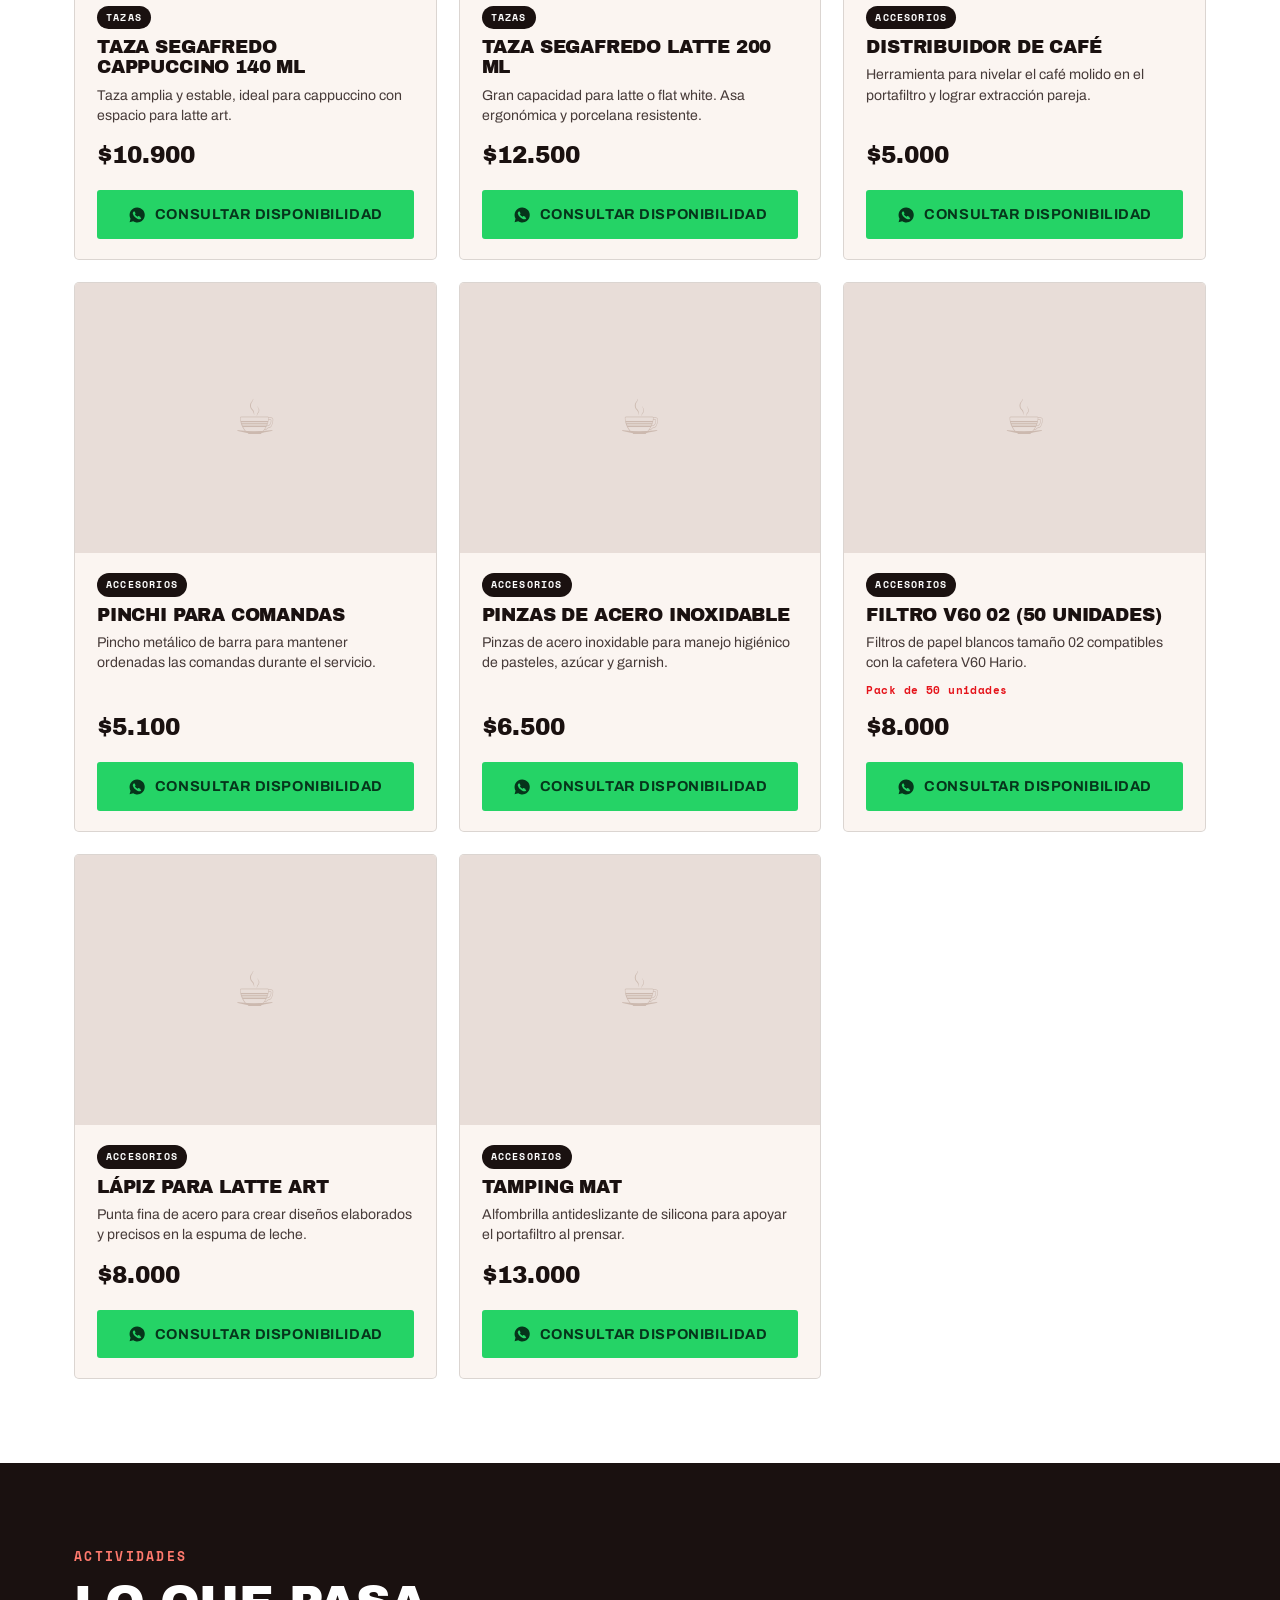
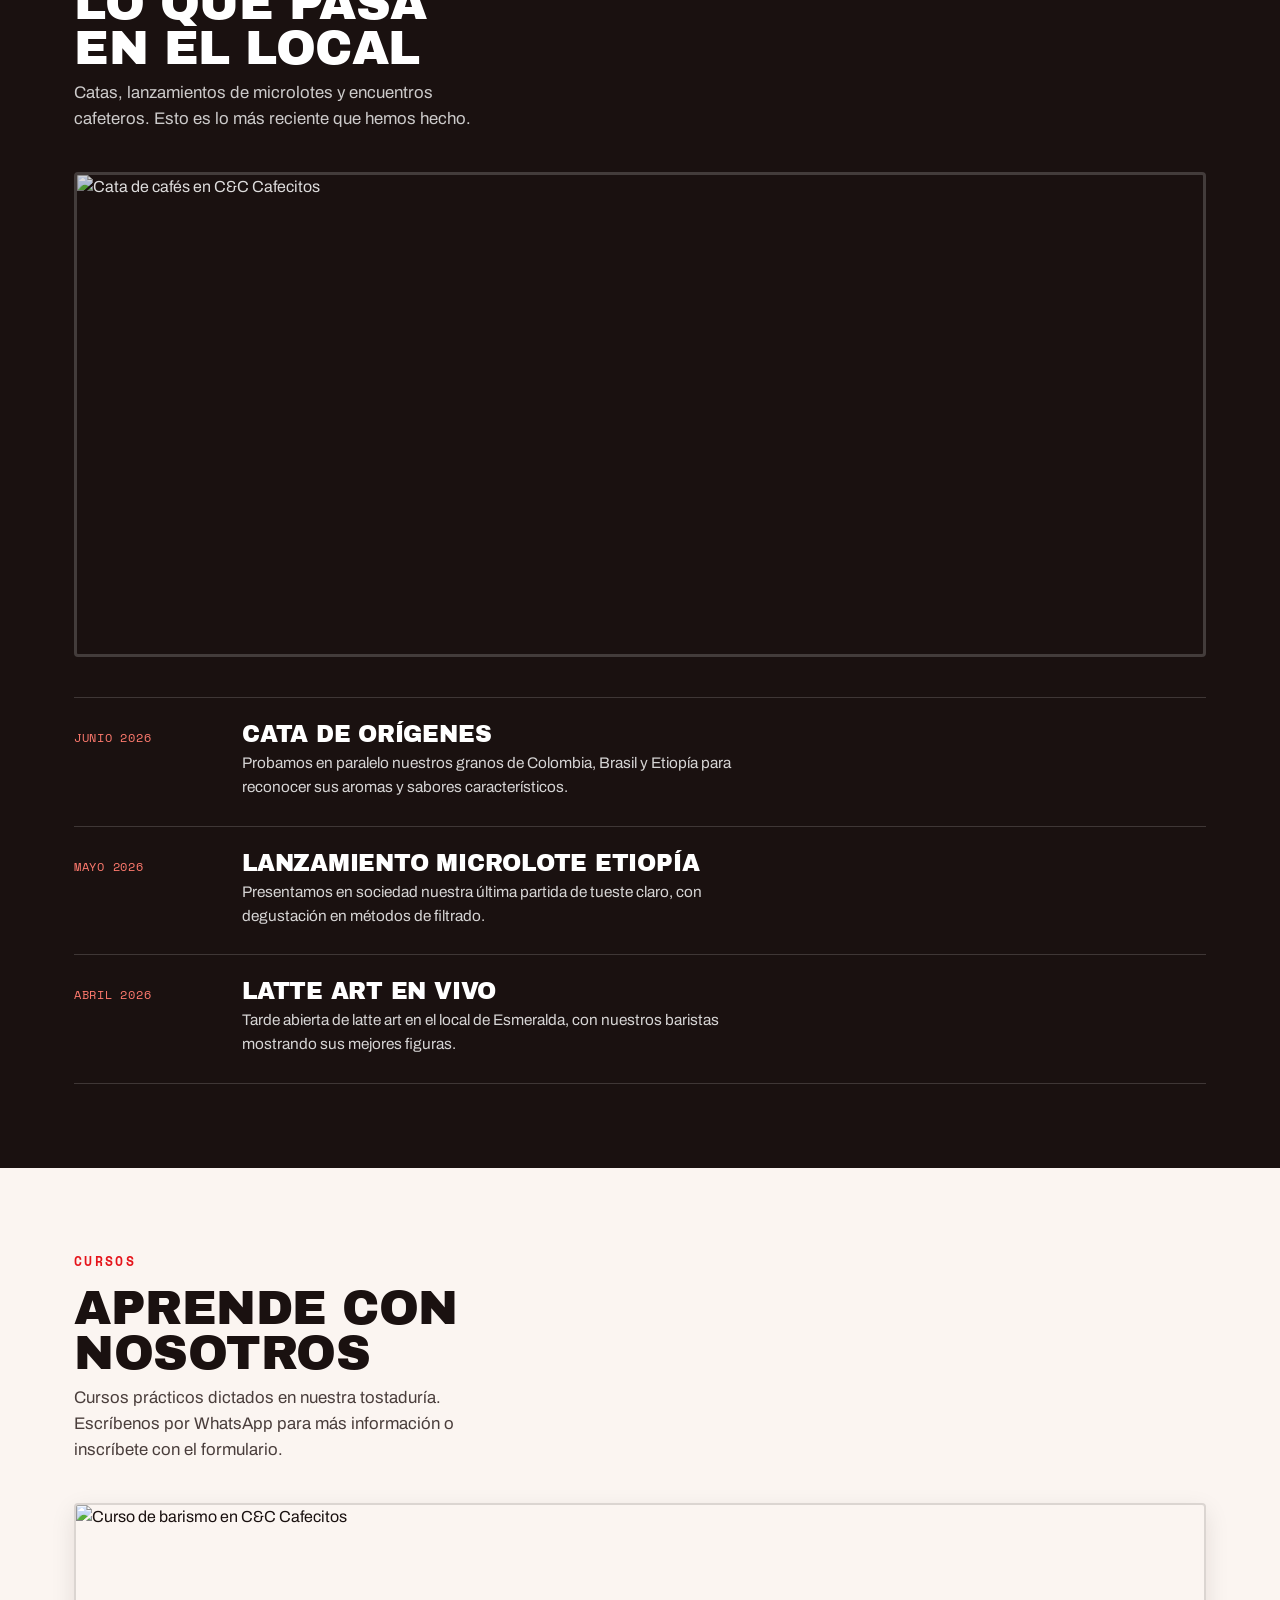
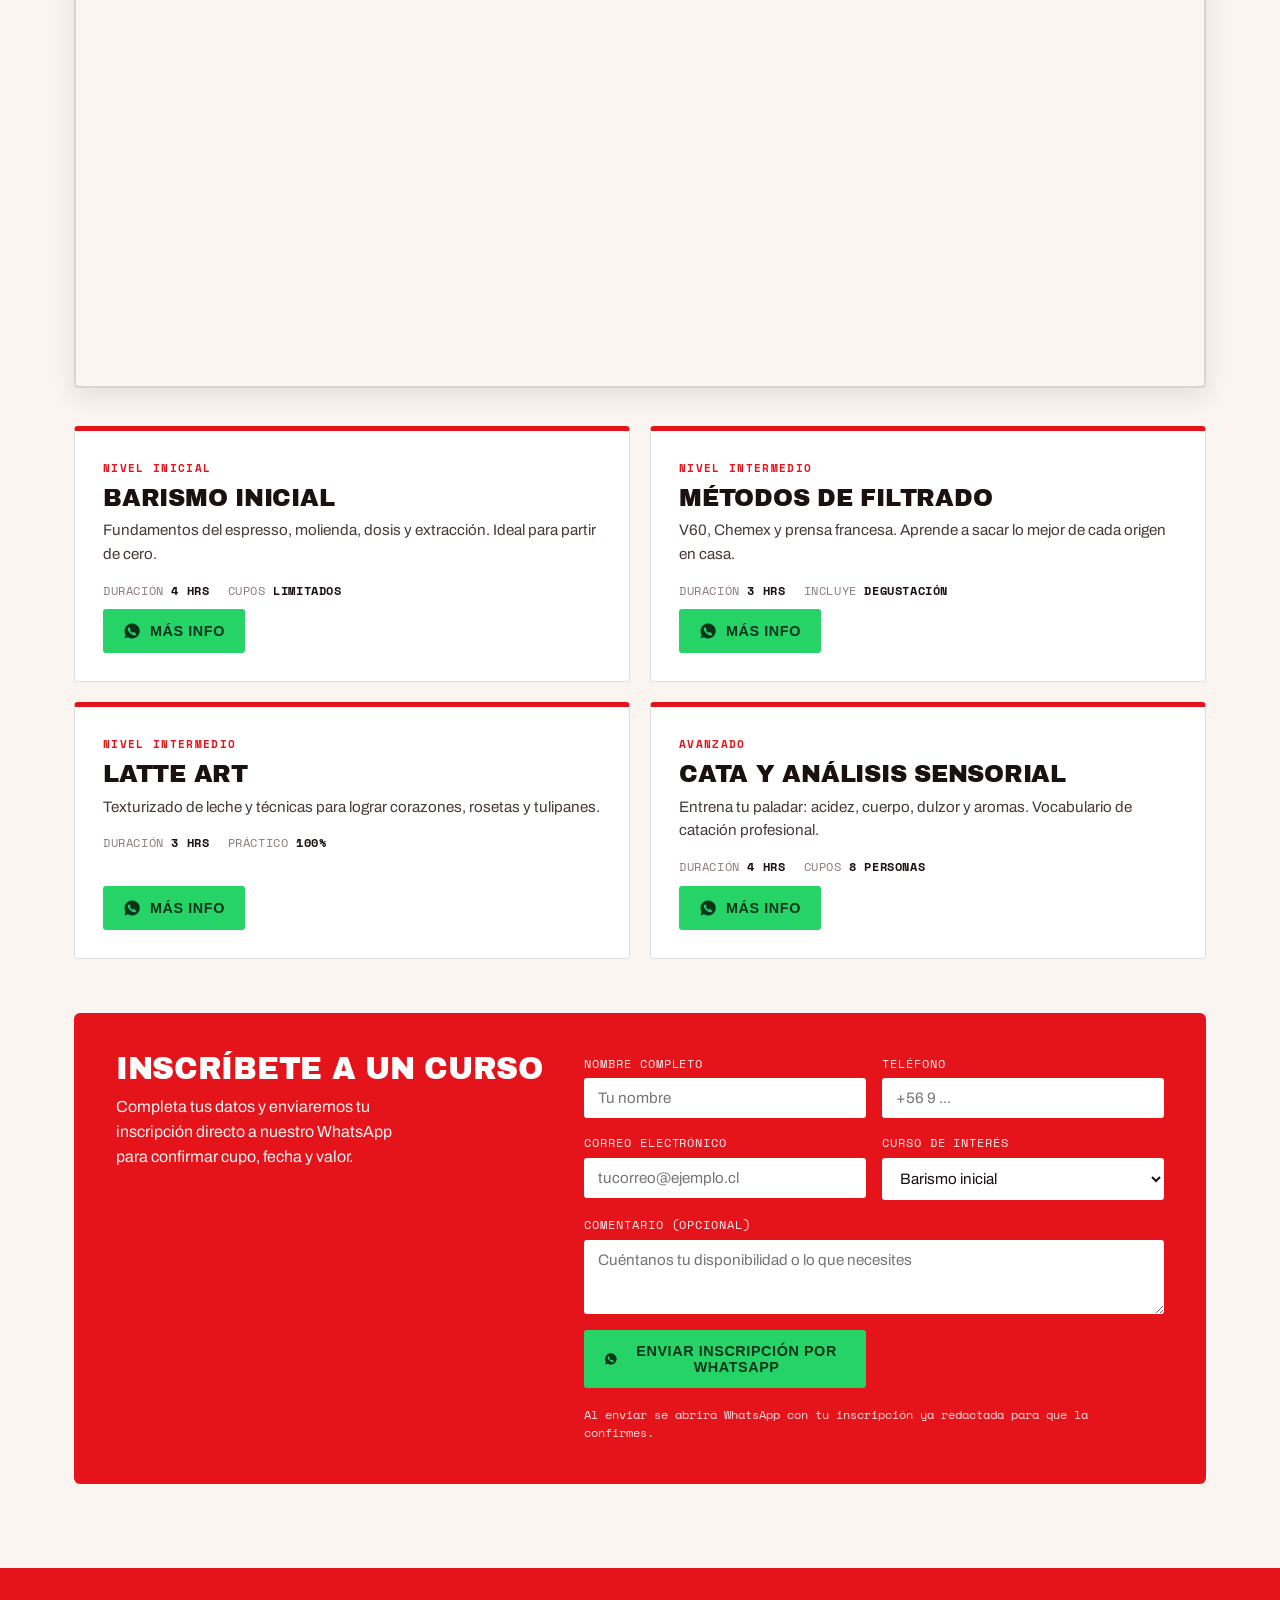
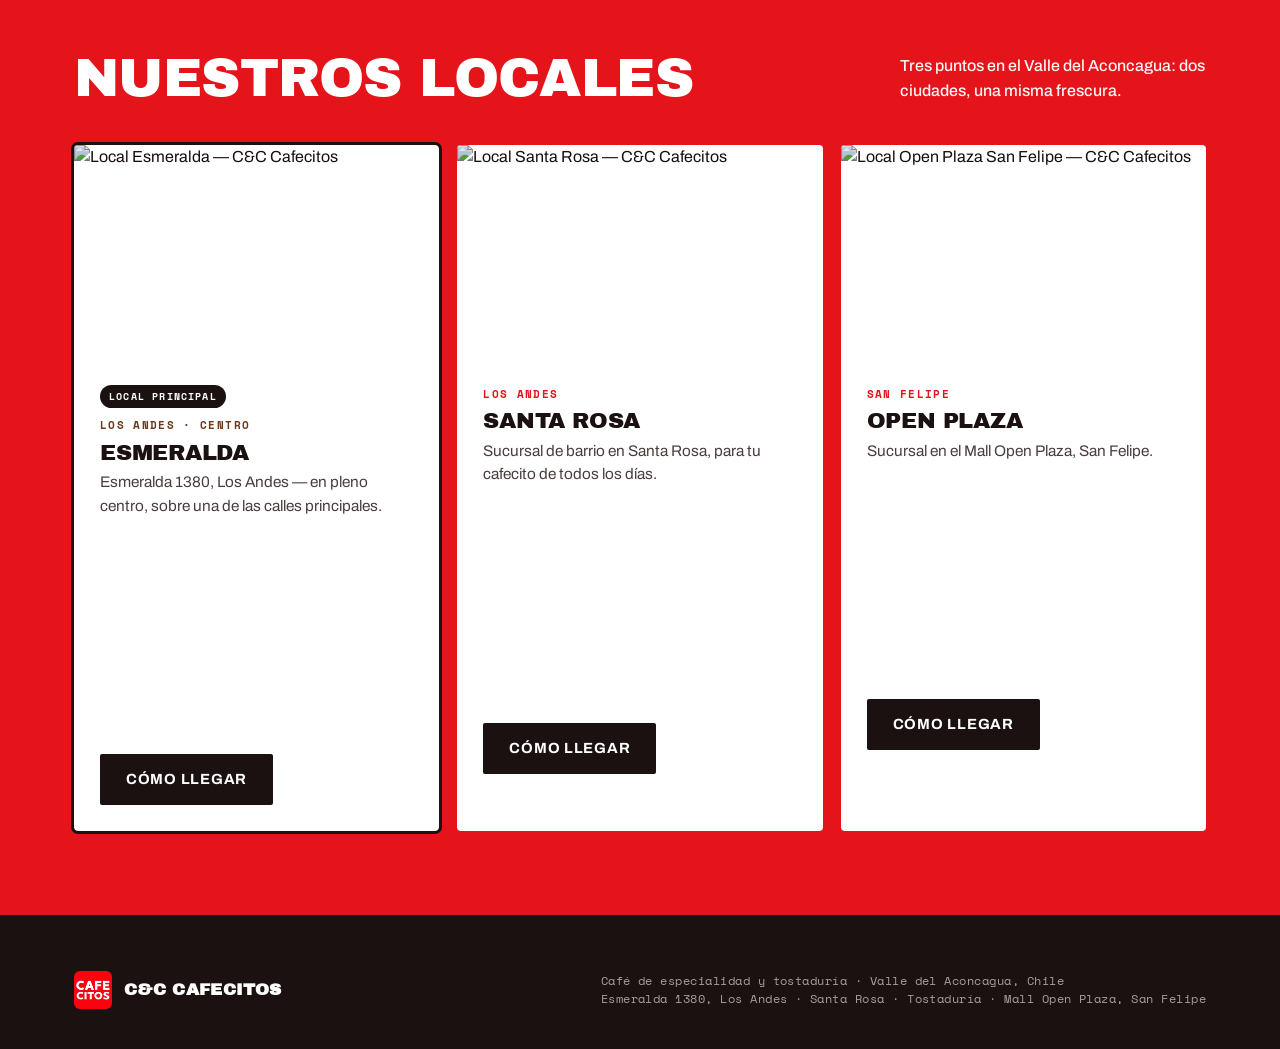
==== commit 816b4b87: "chnages" ====
--- a/cafecitos.html
+++ b/cafecitos.html
@@ -7,221 +7,24 @@
 <link rel="preconnect" href="https://fonts.googleapis.com">
 <link rel="preconnect" href="https://fonts.gstatic.com" crossorigin>
 <link href="https://fonts.googleapis.com/css2?family=Archivo+Black&family=Archivo:wght@400;500;600;700&family=Space+Mono:wght@400;700&display=swap" rel="stylesheet">
-<style>
-  :root{
-    --red:#E5141B;
-    --red-deep:#B00C12;
-    --white:#FFFFFF;
-    --paper:#FBF5F1;
-    --ink:#1A1110;
-    --roast:#6B3A1E;
-    --line:rgba(26,17,16,.14);
-  }
-  *{margin:0;padding:0;box-sizing:border-box}
-  html{scroll-behavior:smooth}
-  body{
-    font-family:'Archivo',system-ui,sans-serif;
-    background:var(--paper);
-    color:var(--ink);
-    line-height:1.55;
-    -webkit-font-smoothing:antialiased;
-    overflow-x:hidden;
-  }
-  .wrap{max-width:1180px;margin:0 auto;padding:0 24px}
-  h1,h2,h3,.display{font-family:'Archivo Black',sans-serif;font-weight:400;letter-spacing:-.01em;line-height:.95}
-  .mono{font-family:'Space Mono',monospace}
-
-  /* NAV */
-  nav{position:sticky;top:0;z-index:50;background:var(--red);color:var(--white);
-    border-bottom:3px solid var(--ink)}
-  nav .wrap{display:flex;align-items:center;justify-content:space-between;height:66px}
-  .brandmark{display:flex;align-items:center;gap:12px;text-decoration:none;color:var(--white)}
-  .brandmark img{width:38px;height:38px;border-radius:6px;display:block}
-  .brandmark b{font-family:'Archivo Black';font-size:1.05rem;letter-spacing:.02em}
-  .navlinks{display:flex;gap:26px}
-  .navlinks a{color:var(--white);text-decoration:none;font-weight:600;font-size:.8rem;
-    text-transform:uppercase;letter-spacing:.08em;opacity:.9;transition:opacity .2s}
-  .navlinks a:hover{opacity:1;text-decoration:underline;text-underline-offset:5px}
-  @media(max-width:680px){.navlinks{display:none}}
-
-  /* HERO */
-  header{background:var(--red);color:var(--white);position:relative;overflow:hidden;
-    padding:78px 0 92px}
-  header::after{content:"";position:absolute;right:-120px;bottom:-160px;width:460px;height:460px;
-    border-radius:50%;background:radial-gradient(circle at 35% 30%,#ff5b4d,transparent 62%);opacity:.45}
-  .hero-grid{display:grid;grid-template-columns:1.45fr .9fr;gap:40px;align-items:center;position:relative;z-index:2}
-  .eyebrow{font-family:'Space Mono';font-size:.78rem;letter-spacing:.22em;text-transform:uppercase;
-    opacity:.92;margin-bottom:22px;display:flex;align-items:center;gap:10px}
-  .eyebrow::before{content:"";width:34px;height:2px;background:var(--white)}
-  header h1{font-size:clamp(3rem,8.5vw,6.2rem);text-transform:uppercase}
-  header h1 span{display:block}
-  header h1 .em{color:var(--ink)}
-  .lede{font-size:1.18rem;max-width:30ch;margin:26px 0 32px;opacity:.96;font-weight:500}
-  .cta-row{display:flex;gap:14px;flex-wrap:wrap}
-  .btn{font-weight:700;text-decoration:none;padding:14px 26px;border-radius:2px;font-size:.92rem;
-    text-transform:uppercase;letter-spacing:.05em;transition:transform .15s,box-shadow .15s;display:inline-block}
-  .btn-solid{background:var(--ink);color:var(--white)}
-  .btn-ghost{background:transparent;color:var(--white);border:2px solid var(--white)}
-  .btn:hover{transform:translateY(-2px)}
-  .btn-ghost:hover{background:var(--white);color:var(--red)}
-  .hero-logo{justify-self:center}
-  .hero-logo img{width:min(280px,70vw);border-radius:18px;
-    box-shadow:0 24px 60px rgba(0,0,0,.35);border:6px solid var(--white)}
-  @media(max-width:780px){.hero-grid{grid-template-columns:1fr;gap:36px}.hero-logo{justify-self:start}}
-
-  /* ORIGIN STRIP — signature */
-  .origin{background:var(--ink);color:var(--white);padding:46px 0}
-  .origin h2{font-size:1rem;text-transform:uppercase;letter-spacing:.06em;margin-bottom:26px;
-    font-family:'Space Mono';font-weight:700;opacity:.7}
-  .track{display:flex;align-items:stretch;gap:0;border:1px solid rgba(255,255,255,.18);border-radius:4px;overflow:hidden}
-  .track .stop{flex:1;padding:22px 20px;border-right:1px solid rgba(255,255,255,.14);position:relative}
-  .track .stop:last-child{border-right:none;background:var(--red)}
-  .track .num{font-family:'Space Mono';font-size:.72rem;opacity:.55;letter-spacing:.1em}
-  .track .stop h3{font-size:1.15rem;margin:8px 0 4px;text-transform:uppercase}
-  .track .stop p{font-size:.82rem;opacity:.78;line-height:1.4}
-  .roastbar{height:8px;margin-top:18px;border-radius:99px;
-    background:linear-gradient(90deg,#cdb89a,#9b6a3f,#6b3a1e,#2c1810)}
-  @media(max-width:720px){.track{flex-direction:column}.track .stop{border-right:none;border-bottom:1px solid rgba(255,255,255,.14)}}
-
-  /* ABOUT */
-  .section{padding:84px 0}
-  .kicker{font-family:'Space Mono';font-size:.8rem;letter-spacing:.18em;text-transform:uppercase;
-    color:var(--red);font-weight:700;margin-bottom:14px}
-  .about-grid{display:grid;grid-template-columns:1fr 1fr;gap:54px;align-items:start}
-  .about-grid h2{font-size:clamp(2rem,4.5vw,3rem);text-transform:uppercase;margin-bottom:8px}
-  .about-grid p{font-size:1.05rem;margin-bottom:18px;max-width:46ch}
-  .pillars{display:grid;gap:18px}
-  .pill{background:var(--white);border:1px solid var(--line);border-left:5px solid var(--red);
-    padding:22px 24px;border-radius:3px}
-  .pill h4{font-family:'Archivo Black';font-size:1.05rem;text-transform:uppercase;margin-bottom:6px}
-  .pill p{font-size:.94rem;margin:0;color:#473b39}
-  @media(max-width:780px){.about-grid{grid-template-columns:1fr;gap:34px}}
-
-  /* LOCALES */
-  .locales{background:var(--red);color:var(--white);padding:84px 0}
-  .locales .head{display:flex;justify-content:space-between;align-items:flex-end;
-    flex-wrap:wrap;gap:16px;margin-bottom:42px}
-  .locales h2{font-size:clamp(2.2rem,5vw,3.4rem);text-transform:uppercase}
-  .locales .head p{max-width:34ch;opacity:.95;font-weight:500}
-  .cards{display:grid;grid-template-columns:repeat(2,1fr);gap:18px}
-  .card{background:var(--white);color:var(--ink);border-radius:4px;padding:26px;
-    display:flex;flex-direction:column;gap:8px;transition:transform .18s}
-  .card:hover{transform:translateY(-4px)}
-  .card .tag{font-family:'Space Mono';font-size:.7rem;text-transform:uppercase;letter-spacing:.12em;
-    color:var(--red);font-weight:700}
-  .card.flag .tag{color:var(--roast)}
-  .card h3{font-size:1.4rem;text-transform:uppercase}
-  .card .addr{font-size:.96rem;color:#4a3e3c}
-  .card .city{margin-top:auto;font-family:'Space Mono';font-size:.74rem;letter-spacing:.08em;
-    text-transform:uppercase;color:#8a7a78;padding-top:12px;border-top:1px dashed var(--line)}
-  .card.flag{outline:3px solid var(--ink)}
-  .badge{align-self:flex-start;background:var(--ink);color:var(--white);font-family:'Space Mono';
-    font-size:.62rem;letter-spacing:.12em;text-transform:uppercase;padding:4px 9px;border-radius:99px;font-weight:700}
-  @media(max-width:680px){.cards{grid-template-columns:1fr}}
-
-  /* MAP */
-  .map-section{padding:84px 0}
-  .map-head{display:flex;align-items:flex-end;justify-content:space-between;flex-wrap:wrap;gap:18px;margin-bottom:30px}
-  .map-head h2{font-size:clamp(2rem,4.5vw,3rem);text-transform:uppercase}
-  .coords{font-family:'Space Mono';font-size:.82rem;color:var(--roast);text-align:right;line-height:1.7}
-  .coords b{color:var(--red)}
-  .map-frame{border:4px solid var(--ink);border-radius:6px;overflow:hidden;
-    box-shadow:0 18px 44px rgba(26,17,16,.18);line-height:0}
-  .map-frame iframe{width:100%;height:440px;border:0;display:block}
-  .map-actions{margin-top:18px;display:flex;gap:12px;flex-wrap:wrap}
-
-  /* PRODUCTOS */
-  .productos{padding:84px 0;background:var(--paper)}
-  .sec-head{margin-bottom:40px;max-width:48ch}
-  .sec-head h2{font-size:clamp(2rem,4.5vw,3rem);text-transform:uppercase;margin-bottom:8px}
-  .sec-head p{font-size:1.05rem;color:#4a3e3c}
-  .prod-grid{display:grid;grid-template-columns:repeat(3,1fr);gap:20px}
-  .prod{background:var(--white);border:1px solid var(--line);border-radius:5px;overflow:hidden;
-    display:flex;flex-direction:column;transition:transform .18s,box-shadow .18s}
-  .prod:hover{transform:translateY(-4px);box-shadow:0 16px 36px rgba(26,17,16,.12)}
-  .prod .top{background:var(--red);color:var(--white);padding:26px 22px;position:relative;overflow:hidden}
-  .prod .top::after{content:"";position:absolute;right:-30px;bottom:-40px;width:120px;height:120px;
-    border-radius:50%;background:rgba(255,255,255,.12)}
-  .prod .roast-tag{font-family:'Space Mono';font-size:.66rem;letter-spacing:.14em;text-transform:uppercase;opacity:.85}
-  .prod .top h3{font-size:1.5rem;text-transform:uppercase;margin-top:8px;position:relative;z-index:2}
-  .prod .body{padding:22px;display:flex;flex-direction:column;gap:12px;flex:1}
-  .prod .desc{font-size:.92rem;color:#473b39}
-  .prod .meta{font-family:'Space Mono';font-size:.74rem;color:#8a7a78;text-transform:uppercase;letter-spacing:.06em}
-  .prod .price{font-family:'Archivo Black';font-size:1.4rem;margin-top:auto}
-  .prod .price small{font-family:'Space Mono';font-size:.7rem;color:#8a7a78;font-weight:400}
-  @media(max-width:860px){.prod-grid{grid-template-columns:1fr 1fr}}
-  @media(max-width:560px){.prod-grid{grid-template-columns:1fr}}
-
-  .wa{display:inline-flex;align-items:center;gap:9px;background:#25D366;color:#06351b;
-    font-weight:700;text-decoration:none;padding:13px 20px;border-radius:3px;font-size:.9rem;
-    text-transform:uppercase;letter-spacing:.04em;transition:transform .15s,filter .15s;cursor:pointer;border:none}
-  .wa:hover{transform:translateY(-2px);filter:brightness(1.05)}
-  .wa svg{width:18px;height:18px;fill:#06351b}
-  .wa.block{justify-content:center;width:100%}
-
-  /* ACTIVIDADES */
-  .actividades{padding:84px 0;background:var(--ink);color:var(--white)}
-  .actividades .sec-head p{color:rgba(255,255,255,.78)}
-  .act-list{display:grid;gap:0;border-top:1px solid rgba(255,255,255,.16)}
-  .act{display:grid;grid-template-columns:140px 1fr;gap:28px;padding:26px 0;
-    border-bottom:1px solid rgba(255,255,255,.16);align-items:baseline}
-  .act .when{font-family:'Space Mono';font-size:.78rem;letter-spacing:.06em;color:#ff7a6e;text-transform:uppercase}
-  .act h3{font-size:1.45rem;text-transform:uppercase;margin-bottom:6px}
-  .act p{font-size:.96rem;opacity:.82;max-width:60ch}
-  @media(max-width:620px){.act{grid-template-columns:1fr;gap:8px}}
-
-  /* CURSOS */
-  .cursos{padding:84px 0;background:var(--paper)}
-  .curso-grid{display:grid;grid-template-columns:repeat(2,1fr);gap:20px;margin-bottom:54px}
-  .curso{background:var(--white);border:1px solid var(--line);border-top:5px solid var(--red);
-    border-radius:4px;padding:28px;display:flex;flex-direction:column;gap:10px}
-  .curso .lvl{font-family:'Space Mono';font-size:.7rem;text-transform:uppercase;letter-spacing:.12em;color:var(--red);font-weight:700}
-  .curso h3{font-size:1.5rem;text-transform:uppercase}
-  .curso p{font-size:.95rem;color:#473b39}
-  .curso .facts{display:flex;gap:18px;flex-wrap:wrap;font-family:'Space Mono';font-size:.76rem;
-    color:#8a7a78;text-transform:uppercase;letter-spacing:.05em;margin-top:4px}
-  .curso .facts b{color:var(--ink)}
-  .curso .wa{margin-top:auto;align-self:flex-start}
-  @media(max-width:680px){.curso-grid{grid-template-columns:1fr}}
-
-  /* FORM */
-  .form-card{background:var(--red);color:var(--white);border-radius:6px;padding:42px;
-    display:grid;grid-template-columns:.85fr 1.15fr;gap:40px;align-items:start}
-  .form-card .intro h3{font-size:1.9rem;text-transform:uppercase;margin-bottom:12px}
-  .form-card .intro p{opacity:.95;font-size:1rem;max-width:34ch}
-  .form-fields{display:grid;grid-template-columns:1fr 1fr;gap:16px}
-  .field{display:flex;flex-direction:column;gap:6px}
-  .field.full{grid-column:1 / -1}
-  .field label{font-family:'Space Mono';font-size:.72rem;text-transform:uppercase;letter-spacing:.08em;opacity:.92}
-  .field input,.field select,.field textarea{background:var(--white);color:var(--ink);border:none;
-    border-radius:3px;padding:12px 14px;font-family:'Archivo',sans-serif;font-size:.95rem}
-  .field textarea{resize:vertical;min-height:74px}
-  .field input:focus,.field select:focus,.field textarea:focus{outline:3px solid var(--ink)}
-  .form-note{grid-column:1 / -1;font-family:'Space Mono';font-size:.72rem;opacity:.85;margin-top:2px}
-  @media(max-width:780px){.form-card{grid-template-columns:1fr;gap:26px;padding:30px}.form-fields{grid-template-columns:1fr}}
-
-  /* FOOTER */
-  footer{background:var(--ink);color:var(--white);padding:56px 0 40px}
-  .foot-grid{display:flex;justify-content:space-between;align-items:center;flex-wrap:wrap;gap:24px}
-  .foot-grid .brandmark b{color:var(--white)}
-  footer .small{font-family:'Space Mono';font-size:.74rem;opacity:.6;letter-spacing:.04em}
-  footer a{color:var(--white)}
-</style>
+<link rel="stylesheet" href="style.css">
+  <link rel="icon" type="image/jpeg" href="LOGO.JPG">
 </head>
 <body>
 
 <nav>
   <div class="wrap">
-    <a href="#top" class="brandmark"><img src="[data-uri]" alt="C&C Cafecitos"><b>C&amp;C&nbsp;CAFECITOS</b></a>
+    <a href="#top" class="brandmark"><img src="LOGO.jpg" alt="CCafecitos"><b>C&amp;C&nbsp;CAFECITOS</b></a>
     <div class="navlinks">
       <a href="#somos">Quiénes somos</a>
-      <a href="#productos">Productos</a>
+      <a href="#catalogo">Catálogo</a>
       <a href="#actividades">Actividades</a>
       <a href="#cursos">Cursos</a>
-      <a href="#mapa">Cómo llegar</a>
+      <a href="#locales">Cómo llegar</a>
     </div>
   </div>
 </nav>
+
 
 <header id="top">
   <div class="wrap hero-grid">
@@ -235,89 +38,97 @@
       </div>
     </div>
     <div class="hero-logo">
-      <img src="[data-uri]" alt="Logo C&C Cafecitos">
+      <img src="LOGO.jpg"Logo C&C Cafecitos">
     </div>
   </div>
 </header>
 
-<section class="origin">
-  <div class="wrap">
-    <h2>El recorrido del grano</h2>
-    <div class="track">
-      <div class="stop"><div class="num">01 / ORIGEN</div><h3>Colombia</h3><p>Granos verdes de finca, seleccionados en origen.</p></div>
-      <div class="stop"><div class="num">02 / ORIGEN</div><h3>Brasil</h3><p>Cuerpo y dulzor que definen la base de la mezcla.</p></div>
-      <div class="stop"><div class="num">03 / ORIGEN</div><h3>Etiopía</h3><p>Notas florales y frutales, la chispa de la taza.</p></div>
-      <div class="stop"><div class="num">04 / AQUÍ</div><h3>Tostado en casa</h3><p>Lo tostamos en nuestro centro de operaciones. Frescura garantizada.</p></div>
-    </div>
-    <div class="roastbar" title="Del grano verde al tueste"></div>
-  </div>
-</section>
+<!-- Franja fotográfica entre secciones — reemplaza cada src con tu imagen real -->
+<div class="foto-franja" role="img" aria-label="Fotos de C&C Cafecitos">
+  <figure>
+    <img src="assets/fotos/tienda-01.png" alt="Tostaduría C&C Cafecitos" loading="lazy">
+    <figcaption>Tostaduría</figcaption>
+  </figure>
+  <figure>
+    <img src="assets/fotos/tienda-02.jpeg" alt="Interior del local Esmeralda" loading="lazy">
+    <figcaption>Local Esmeralda</figcaption>
+  </figure>
+  <figure>
+    <img src="assets/fotos/tienda-03.png" alt="Preparando un espresso en C&C Cafecitos" loading="lazy">
+    <figcaption>Barra de espresso</figcaption>
+  </figure>
+</div>
 
 <section class="section" id="somos">
   <div class="wrap about-grid">
     <div>
       <div class="kicker">Qué es C&amp;C Cafecitos</div>
       <h2>No somos una cafetería cualquiera.</h2>
-      <p>Somos una cafetería de especialidad y tostaduría muy conocida en la zona del Valle del Aconcagua. A diferencia de las cafeterías tradicionales, las tostadurías compran el grano verde de distintas partes del mundo y lo tuestan ellas mismas.</p>
+      <p>En CCAFECITOS somos una cafetería de especialidad y tostaduría con una sólida trayectoria en el Valle del Aconcagua, reconocida por nuestro compromiso con la calidad, el profesionalismo y la excelencia en cada taza. Seleccionamos cuidadosamente cafés de origen provenientes de distintos países productores y realizamos el tueste de nuestros granos bajo estrictos estándares, garantizando un café fresco, equilibrado y con el máximo potencial de aroma y sabor.</p>
       <p>Eso asegura un café muchísimo más fresco, aromático y de mejor calidad. Y como hemos crecido bastante, hoy contamos con tres puntos clave en la zona.</p>
     </div>
-    <div class="pillars">
-      <div class="pill"><h4>Grano verde de origen</h4><p>Colombia, Brasil, Etiopía y más: traemos el grano verde de distintas partes del mundo.</p></div>
-      <div class="pill"><h4>Tostado propio</h4><p>Tostamos en nuestra propia tostaduría, controlando el punto de cada partida.</p></div>
-      <div class="pill"><h4>Para llevar a casa</h4><p>Vendemos los granos enteros o molidos a tu gusto, junto a rica pastelería.</p></div>
+    <div>
+      <!-- Foto de la tienda — reemplaza src con tu imagen real -->
+      <div class="about-foto">
+        <img src="assets\fotos\tienda-barra.jpeg" alt="Barra de espresso en C&C Cafecitos" loading="lazy">
+      </div>
+      <div class="pillars">
+        <div class="pill"><h4>Grano verde de origen</h4><p>Colombia, Brasil, Etiopía y más: traemos el grano verde de distintas partes del mundo.</p></div>
+        <div class="pill"><h4>Tostado propio</h4><p>Tostamos en nuestra propia tostaduría, controlando el punto de cada partida.</p></div>
+        <div class="pill"><h4>Para llevar a casa</h4><p>Vendemos los granos enteros o molidos a tu gusto, junto a rica pastelería.</p></div>
+      </div>
     </div>
   </div>
 </section>
 
-<section class="productos" id="productos">
+<section class="origin">
+  <div class="wrap">
+    <h2>Lo que encontrarás</h2>
+    <div class="track">
+      <div class="stop"><div class="num">01 / CAFÉ</div><h3>Cafés de especialidad</h3><p>Granos de Perú, Colombia y blends de espresso, tostados por nosotros.</p></div>
+      <div class="stop"><div class="num">02 / EQUIPOS</div><h3>Cafeteras</h3><p>Prensa francesa, moka e italianas para preparar en casa u oficina.</p></div>
+      <div class="stop"><div class="num">03 / MOLIENDA</div><h3>Molinillos</h3><p>Muelas cerámicas de precisión para moler justo antes de preparar.</p></div>
+      <div class="stop"><div class="num">04 / EXTRAS</div><h3>Tazas y accesorios</h3><p>Tazas Segafredo, distribuidores, filtros V60, lápiz de latte art y más.</p></div>
+    </div>
+    <div class="roastbar" title="Nuestro catálogo completo"></div>
+  </div>
+</section>
+
+<!-- =====================================================
+     CATÁLOGO — productos con búsqueda y filtros por categoría
+     Las tarjetas se generan con JavaScript desde el array CATALOGO.
+     Para agregar un producto nuevo, añade un objeto al array en el <script>.
+     ===================================================== -->
+<section class="catalogo" id="catalogo">
   <div class="wrap">
     <div class="sec-head">
-      <div class="kicker">Nuestros productos</div>
-      <h2>Llévate la tostaduría a casa</h2>
-      <p>Café en grano recién tostado, entero o molido a tu gusto. Pídelo por WhatsApp y lo dejamos listo para retiro o despacho.</p>
-    </div>
-    <div class="prod-grid">
-
-      <div class="prod">
-        <div class="top"><div class="roast-tag">Blend de la casa</div><h3>Aconcagua</h3></div>
-        <div class="body">
-          <p class="desc">Nuestra mezcla insignia: equilibrada, con cuerpo y dulzor. La favorita para todos los días.</p>
-          <p class="meta">Bolsa 250 g · Entero o molido</p>
-          <p class="price">$6.500 <small>/ 250 g</small></p>
-          <button class="wa block" onclick="pedir('Blend Aconcagua 250g')">
-            <svg viewBox="0 0 24 24"><path d="M12 2a10 10 0 0 0-8.6 15l-1.3 4.7 4.8-1.3A10 10 0 1 0 12 2zm5.8 14.2c-.2.7-1.4 1.3-2 1.4-.5.1-1.1.1-1.8-.1-.4-.1-1-.3-1.6-.6-2.9-1.2-4.7-4.1-4.9-4.3-.1-.2-1.1-1.5-1.1-2.8 0-1.3.7-2 .9-2.2.2-.3.5-.3.7-.3h.5c.2 0 .4 0 .6.5l.8 1.9c.1.2.1.3 0 .5l-.4.6c-.1.2-.3.3-.1.6.1.3.6 1 1.3 1.6.9.8 1.6 1 1.9 1.2.3.1.4.1.6-.1l.6-.7c.2-.2.3-.2.5-.1l1.8.9c.3.1.4.2.5.3.1.2.1.6-.1 1.3z"/></svg>
-            Comprar
-          </button>
-        </div>
-      </div>
-
-      <div class="prod">
-        <div class="top"><div class="roast-tag">Origen · Etiopía</div><h3>Etiopía</h3></div>
-        <div class="body">
-          <p class="desc">Tueste claro de notas florales y frutales. Brillante y aromático, ideal en métodos de filtrado.</p>
-          <p class="meta">Bolsa 250 g · Entero o molido</p>
-          <p class="price">$8.900 <small>/ 250 g</small></p>
-          <button class="wa block" onclick="pedir('Café Etiopía 250g')">
-            <svg viewBox="0 0 24 24"><path d="M12 2a10 10 0 0 0-8.6 15l-1.3 4.7 4.8-1.3A10 10 0 1 0 12 2zm5.8 14.2c-.2.7-1.4 1.3-2 1.4-.5.1-1.1.1-1.8-.1-.4-.1-1-.3-1.6-.6-2.9-1.2-4.7-4.1-4.9-4.3-.1-.2-1.1-1.5-1.1-2.8 0-1.3.7-2 .9-2.2.2-.3.5-.3.7-.3h.5c.2 0 .4 0 .6.5l.8 1.9c.1.2.1.3 0 .5l-.4.6c-.1.2-.3.3-.1.6.1.3.6 1 1.3 1.6.9.8 1.6 1 1.9 1.2.3.1.4.1.6-.1l.6-.7c.2-.2.3-.2.5-.1l1.8.9c.3.1.4.2.5.3.1.2.1.6-.1 1.3z"/></svg>
-            Comprar
-          </button>
-        </div>
-      </div>
-
-      <div class="prod">
-        <div class="top"><div class="roast-tag">Origen · Colombia</div><h3>Colombia</h3></div>
-        <div class="body">
-          <p class="desc">Lavado, suave y con dulzor a caramelo. Un clásico versátil para espresso o filtrado.</p>
-          <p class="meta">Bolsa 250 g · Entero o molido</p>
-          <p class="price">$7.900 <small>/ 250 g</small></p>
-          <button class="wa block" onclick="pedir('Café Colombia 250g')">
-            <svg viewBox="0 0 24 24"><path d="M12 2a10 10 0 0 0-8.6 15l-1.3 4.7 4.8-1.3A10 10 0 1 0 12 2zm5.8 14.2c-.2.7-1.4 1.3-2 1.4-.5.1-1.1.1-1.8-.1-.4-.1-1-.3-1.6-.6-2.9-1.2-4.7-4.1-4.9-4.3-.1-.2-1.1-1.5-1.1-2.8 0-1.3.7-2 .9-2.2.2-.3.5-.3.7-.3h.5c.2 0 .4 0 .6.5l.8 1.9c.1.2.1.3 0 .5l-.4.6c-.1.2-.3.3-.1.6.1.3.6 1 1.3 1.6.9.8 1.6 1 1.9 1.2.3.1.4.1.6-.1l.6-.7c.2-.2.3-.2.5-.1l1.8.9c.3.1.4.2.5.3.1.2.1.6-.1 1.3z"/></svg>
-            Comprar
-          </button>
-        </div>
-      </div>
-
-    </div>
+      <div class="kicker">Catálogo</div>
+      <h2>Todo lo que tenemos</h2>
+      <p>Cafés de especialidad, cafeteras, molinillos, tazas y accesorios. Consulta disponibilidad directo por WhatsApp.</p>
+    </div>
+
+    <!-- Buscador y filtros de categoría -->
+    <div class="cat-controls">
+      <div class="cat-search-wrap">
+        <svg viewBox="0 0 24 24" aria-hidden="true" focusable="false">
+          <circle cx="11" cy="11" r="8"/>
+          <line x1="21" y1="21" x2="16.65" y2="16.65"/>
+        </svg>
+        <input id="cat-search" class="cat-search" type="search"
+          placeholder="Buscar producto…" aria-label="Buscar en el catálogo">
+      </div>
+      <div class="cat-filters" role="group" aria-label="Filtrar por categoría">
+        <button class="cat-btn active" onclick="setCatFiltro('Todas',this)">Todas</button>
+        <button class="cat-btn" onclick="setCatFiltro('Café',this)">Café</button>
+        <button class="cat-btn" onclick="setCatFiltro('Cafeteras',this)">Cafeteras</button>
+        <button class="cat-btn" onclick="setCatFiltro('Molinillos',this)">Molinillos</button>
+        <button class="cat-btn" onclick="setCatFiltro('Tazas',this)">Tazas</button>
+        <button class="cat-btn" onclick="setCatFiltro('Accesorios',this)">Accesorios</button>
+      </div>
+    </div>
+
+    <!-- Las tarjetas se insertan aquí dinámicamente -->
+    <div class="catalogo-grid" id="catalogo-grid" aria-live="polite"></div>
   </div>
 </section>
 
@@ -328,6 +139,10 @@
       <h2>Lo que pasa en el local</h2>
       <p>Catas, lanzamientos de microlotes y encuentros cafeteros. Esto es lo más reciente que hemos hecho.</p>
     </div>
+    <!-- Foto panorámica — reemplaza src con tu imagen real -->
+    <div class="act-foto">
+      <img src="assets/fotos/tienda-cata.jpg" alt="Cata de cafés en C&C Cafecitos" loading="lazy">
+    </div>
     <div class="act-list">
       <div class="act">
         <div class="when">Junio 2026</div>
@@ -360,6 +175,11 @@
       <div class="kicker">Cursos</div>
       <h2>Aprende con nosotros</h2>
       <p>Cursos prácticos dictados en nuestra tostaduría. Escríbenos por WhatsApp para más información o inscríbete con el formulario.</p>
+    </div>
+
+    <!-- Foto panorámica — reemplaza src con tu imagen real -->
+    <div class="cursos-foto">
+      <img src="assets/fotos/tienda-cursos.jpg" alt="Curso de barismo en C&C Cafecitos" loading="lazy">
     </div>
 
     <div class="curso-grid">
@@ -447,60 +267,63 @@
 </section>
 
 <section class="locales" id="locales">
+  <a id="mapa" style="display:block;position:relative;top:-80px;visibility:hidden"></a>
   <div class="wrap">
     <div class="head">
       <h2>Nuestros locales</h2>
       <p>Tres puntos en el Valle del Aconcagua: dos ciudades, una misma frescura.</p>
     </div>
-    <div class="cards">
-      <div class="card flag">
-        <span class="badge">Local principal</span>
-        <div class="tag">Los Andes · Centro</div>
-        <h3>Esmeralda</h3>
-        <div class="addr">Esmeralda 1380, Los Andes — en pleno centro, sobre una de las calles principales.</div>
-        <div class="city">Los Andes, Chile</div>
-      </div>
-      <div class="card">
-        <div class="tag">Los Andes</div>
-        <h3>Santa Rosa</h3>
-        <div class="addr">Sucursal de barrio en Santa Rosa, para tu cafecito de todos los días.</div>
-        <div class="city">Los Andes, Chile</div>
-      </div>
-      <div class="card">
-        <div class="tag">Los Andes</div>
-        <h3>Tostaduría</h3>
-        <div class="addr">Nuestro centro de operaciones y tostaduría: el corazón donde nace cada tueste.</div>
-        <div class="city">Los Andes, Chile</div>
-      </div>
-      <div class="card">
-        <div class="tag">San Felipe</div>
-        <h3>Open Plaza</h3>
-        <div class="addr">Sucursal en el Mall Open Plaza, San Felipe.</div>
-        <div class="city">San Felipe, Chile</div>
-      </div>
-    </div>
-  </div>
-</section>
-
-<section class="map-section" id="mapa">
-  <div class="wrap">
-    <div class="map-head">
-      <div>
-        <div class="kicker">Cómo llegar</div>
-        <h2>Visítanos en Esmeralda</h2>
-      </div>
-      <div class="coords">
-        <b>ESMERALDA 1380</b><br>Los Andes, Chile · CP 2100000
-      </div>
-    </div>
-    <div class="map-frame">
-      <iframe
-        src="https://www.google.com/maps?q=Esmeralda%201380,%20Los%20Andes,%20Chile&output=embed"
-        loading="lazy" referrerpolicy="no-referrer-when-downgrade"
-        title="Mapa de C&C Cafecitos en Esmeralda 1380, Los Andes"></iframe>
-    </div>
-    <div class="map-actions">
-      <a class="btn btn-solid" href="https://www.google.com/maps/dir/?api=1&destination=Esmeralda+1380,+Los+Andes,+Chile" target="_blank" rel="noopener">Abrir en Google Maps</a>
+    <div class="cards locales-3">
+
+      <div class="card flag has-foto">
+        <img class="card-foto" src="assets/fotos/local-esmeralda.jpg" alt="Local Esmeralda — C&C Cafecitos" loading="lazy">
+        <div class="card-body">
+          <span class="badge">Local principal</span>
+          <div class="tag">Los Andes · Centro</div>
+          <h3>Esmeralda</h3>
+          <div class="addr">Esmeralda 1380, Los Andes — en pleno centro, sobre una de las calles principales.</div>
+          <div class="local-map-embed">
+            <iframe
+              src="https://www.google.com/maps?q=Esmeralda%201380%2C%20Los%20Andes%2C%20Chile&output=embed"
+              loading="lazy" referrerpolicy="no-referrer-when-downgrade"
+              title="Mapa local Esmeralda 1380, Los Andes"></iframe>
+          </div>
+          <a class="btn btn-solid local-dir-btn" href="https://www.google.com/maps/dir/?api=1&destination=Esmeralda+1380,+Los+Andes,+Chile" target="_blank" rel="noopener">Cómo llegar</a>
+        </div>
+      </div>
+
+      <div class="card has-foto">
+        <img class="card-foto" src="assets/fotos/local-santarosa.jpg" alt="Local Santa Rosa — C&C Cafecitos" loading="lazy">
+        <div class="card-body">
+          <div class="tag">Los Andes</div>
+          <h3>Santa Rosa</h3>
+          <div class="addr">Sucursal de barrio en Santa Rosa, para tu cafecito de todos los días.</div>
+          <div class="local-map-embed">
+            <iframe
+              src="https://www.google.com/maps?q=C%26C+Cafecitos+Santa+Rosa+Los+Andes+Chile&output=embed"
+              loading="lazy" referrerpolicy="no-referrer-when-downgrade"
+              title="Mapa local Santa Rosa, Los Andes"></iframe>
+          </div>
+          <a class="btn btn-solid local-dir-btn" href="https://www.google.com/maps/dir/?api=1&destination=C%26C+Cafecitos+Santa+Rosa+Los+Andes+Chile" target="_blank" rel="noopener">Cómo llegar</a>
+        </div>
+      </div>
+
+      <div class="card has-foto">
+        <img class="card-foto" src="assets/fotos/local-openplaza.jpg" alt="Local Open Plaza San Felipe — C&C Cafecitos" loading="lazy">
+        <div class="card-body">
+          <div class="tag">San Felipe</div>
+          <h3>Open Plaza</h3>
+          <div class="addr">Sucursal en el Mall Open Plaza, San Felipe.</div>
+          <div class="local-map-embed">
+            <iframe
+              src="https://www.google.com/maps?q=Mall+Open+Plaza+San+Felipe+Chile&output=embed"
+              loading="lazy" referrerpolicy="no-referrer-when-downgrade"
+              title="Mapa Mall Open Plaza, San Felipe"></iframe>
+          </div>
+          <a class="btn btn-solid local-dir-btn" href="https://www.google.com/maps/dir/?api=1&destination=Mall+Open+Plaza,+San+Felipe,+Chile" target="_blank" rel="noopener">Cómo llegar</a>
+        </div>
+      </div>
+
     </div>
   </div>
 </section>
@@ -516,7 +339,7 @@
   /* === CONFIGURA AQUÍ TU NÚMERO DE WHATSAPP ===
      Formato internacional sin "+", sin espacios. Chile = 56 + 9 + número.
      Ejemplo: +56 9 1234 5678  ->  '56912345678'                        */
-  const WHATSAPP = '56912345678';
+  const WHATSAPP = '56959645371';
 
   function abrirWA(texto){
     window.open('https://wa.me/' + WHATSAPP + '?text=' + encodeURIComponent(texto), '_blank');
@@ -545,6 +368,249 @@
     if(msg) t += '• Comentario: ' + msg + '\n';
     abrirWA(t);
   }
+
+/* =====================================================
+   CATÁLOGO — array de productos
+   Para agregar un producto nuevo, añade un objeto con este formato:
+   {
+     nombre:      "Nombre del producto",
+     categoria:   "Café" | "Cafeteras" | "Molinillos" | "Tazas" | "Accesorios",
+     descripcion: "Breve descripción del producto.",
+     precio:      "$XX.XXX",
+     imagen:      "assets/catalogo/nombre-del-archivo.jpg",
+     nota:        "Texto adicional opcional (ej: venta mínima, pack, etc.)"
+   }
+   ===================================================== */
+const CATALOGO = [
+
+  /* — CAFÉS — */
+  {
+    nombre:      'Perú Cajamarca',
+    categoria:   'Café',
+    descripcion: 'Café de altura con notas de frutos secos, chocolate y suave acidez cítrica.',
+    precio:      '$16.000',
+    imagen:      'assets/catalogo/peru-cajamarca.jpg',
+    nota:        ''
+  },
+  {
+    nombre:      'Colombia Huila',
+    categoria:   'Café',
+    descripcion: 'Perfil dulce y jugoso con acidez brillante. Excelente en filtrado y espresso.',
+    precio:      '$16.000',
+    imagen:      'assets/catalogo/colombia-huila.jpg',
+    nota:        ''
+  },
+  {
+    nombre:      'Línea Espresso / Barra Comercial',
+    categoria:   'Café',
+    descripcion: 'Blend diseñado para barra de alta demanda. Consistente, con cuerpo y crema abundante.',
+    precio:      '$35.000',
+    imagen:      'assets/fotos/cafebolivia2.jpeg',
+    nota:        'Venta mínima 3 kg'
+  },
+
+  /* — CAFETERAS — */
+  {
+    nombre:      'Cafetera Francesa 350 ml',
+    categoria:   'Cafeteras',
+    descripcion: 'Prensa francesa ideal para 1-2 tazas. Resalta el cuerpo y la textura del café.',
+    precio:      '$10.000',
+    imagen:      'https://amazonaws.ipos.mx/fotos/4135/producto/m_t_ebe4a63bec6143b4ab206f293e58f546_29012026080558.jpg',
+    nota:        ''
+  },
+  {
+    nombre:      'Cafetera Francesa 600 ml',
+    categoria:   'Cafeteras',
+    descripcion: 'Mayor capacidad para 3-4 tazas, perfecta para compartir en casa u oficina.',
+    precio:      '$16.000',
+    imagen:      'https://http2.mlstatic.com/D_NQ_NP_661719-MLC92294471218_092025-O.webp',
+    nota:        ''
+  },
+  {
+    nombre:      'Cafetera Italiana 350 ml',
+    categoria:   'Cafeteras',
+    descripcion: 'Moka clásica de aluminio. Extrae un espresso concentrado y aromático sobre la hornilla.',
+    precio:      '$24.000',
+    imagen:      'assets/fotos/cafeteraitaliana.jpeg',
+    nota:        ''
+  },
+  {
+    nombre:      'Cafetera 3 en 1 EasyWays ',
+    categoria:   'Cafeteras',
+    descripcion: 'Versátil: prepara espresso, café de filtro y cápsulas en un solo equipo compacto.',
+    precio:      '$149.990',
+    imagen:      'assets/fotos/cafetera3en1.jpeg',
+    nota:        ''
+  },
+
+  /* — MOLINILLOS — */
+  {
+    nombre:      'Molinillo Manual',
+    categoria:   'Molinillos',
+    descripcion: 'Muelas cerámicas con molienda precisa y ajustable. Silencioso y portátil.',
+    precio:      '$20.000',
+    imagen:      'https://http2.mlstatic.com/D_Q_NP_825118-MLU73695808151_122023-O.webp',
+    nota:        ''
+  },
+
+  /* — TAZAS — */
+  {
+    nombre:      'Taza Segafredo Espresso 60 ml',
+    categoria:   'Tazas',
+    descripcion: 'Porcelana gruesa que conserva la temperatura del espresso. Diseño clásico italiano.',
+    precio:      '$10.000',
+    imagen:      'assets/fotos/tazaz60ml.jpeg',
+    nota:        ''
+  },
+  {
+    nombre:      'Taza Segafredo Cappuccino 140 ml',
+    categoria:   'Tazas',
+    descripcion: 'Taza amplia y estable, ideal para cappuccino con espacio para latte art.',
+    precio:      '$10.900',
+    imagen:      'assets/fotos/tazaz140ml.jpeg',
+    nota:        ''
+  },
+  {
+    nombre:      'Taza Segafredo Latte 200 ml',
+    categoria:   'Tazas',
+    descripcion: 'Gran capacidad para latte o flat white. Asa ergonómica y porcelana resistente.',
+    precio:      '$12.500',
+    imagen:      'assets/fotos/tazaz200ml.jpeg',
+    nota:        ''
+  },
+
+  /* — ACCESORIOS — */
+  {
+    nombre:      'Distribuidor de café',
+    categoria:   'Accesorios',
+    descripcion: 'Herramienta para nivelar el café molido en el portafiltro y lograr extracción pareja.',
+    precio:      '$5.000',
+    imagen:      'https://http2.mlstatic.com/D_Q_NP_2X_809445-CBT110726976767_042026-P.webp',
+    nota:        ''
+  },
+  {
+    nombre:      'Pinchi para comandas',
+    categoria:   'Accesorios',
+    descripcion: 'Pincho metálico de barra para mantener ordenadas las comandas durante el servicio.',
+    precio:      '$5.100',
+    imagen:      'https://http2.mlstatic.com/D_NQ_NP_972810-CBT111421779033_052026-O.webp',
+    nota:        ''
+  },
+  {
+    nombre:      'Pinzas de acero inoxidable',
+    categoria:   'Accesorios',
+    descripcion: 'Pinzas de acero inoxidable para manejo higiénico de pasteles, azúcar y garnish.',
+    precio:      '$6.500',
+    imagen:      'https://http2.mlstatic.com/D_Q_NP_727244-CBT83891323164_042025-O.webp',
+    nota:        ''
+  },
+  {
+    nombre:      'Filtro V60 02 (50 unidades)',
+    categoria:   'Accesorios',
+    descripcion: 'Filtros de papel blancos tamaño 02 compatibles con la cafetera V60 Hario.',
+    precio:      '$8.000',
+    imagen:      'https://http2.mlstatic.com/D_NQ_NP_840187-MLB109976369019_042026-O.webp',
+    nota:        'Pack de 50 unidades'
+  },
+  {
+    nombre:      'Lápiz para Latte Art',
+    categoria:   'Accesorios',
+    descripcion: 'Punta fina de acero para crear diseños elaborados y precisos en la espuma de leche.',
+    precio:      '$8.000',
+    imagen:      'assets/catalogo/lapiz-latte-art.jpg',
+    nota:        ''
+  },
+  {
+    nombre:      'Tamping Mat',
+    categoria:   'Accesorios',
+    descripcion: 'Alfombrilla antideslizante de silicona para apoyar el portafiltro al prensar.',
+    precio:      '$13.000',
+    imagen:      'https://http2.mlstatic.com/D_Q_NP_2X_989433-MLC94389061597_102025-P.webp',
+    nota:        ''
+  }
+];
+
+  /* SVG de WhatsApp reutilizado en cada tarjeta */
+  const _WA_SVG = '<svg viewBox="0 0 24 24"><path d="M12 2a10 10 0 0 0-8.6 15l-1.3 4.7 4.8-1.3A10 10 0 1 0 12 2zm5.8 14.2c-.2.7-1.4 1.3-2 1.4-.5.1-1.1.1-1.8-.1-.4-.1-1-.3-1.6-.6-2.9-1.2-4.7-4.1-4.9-4.3-.1-.2-1.1-1.5-1.1-2.8 0-1.3.7-2 .9-2.2.2-.3.5-.3.7-.3h.5c.2 0 .4 0 .6.5l.8 1.9c.1.2.1.3 0 .5l-.4.6c-.1.2-.3.3-.1.6.1.3.6 1 1.3 1.6.9.8 1.6 1 1.9 1.2.3.1.4.1.6-.1l.6-.7c.2-.2.3-.2.5-.1l1.8.9c.3.1.4.2.5.3.1.2.1.6-.1 1.3z"/></svg>';
+
+  /* Estado del filtro y la búsqueda */
+  let _catFiltro   = 'Todas';
+  let _catBusqueda = '';
+
+  /* Elimina tildes para comparar sin acentos */
+  function _sinTildes(str){
+    return str.toLowerCase().normalize('NFD').replace(/[̀-ͯ]/g,'');
+  }
+
+  /* Genera y muestra las tarjetas según el filtro y búsqueda actuales */
+  function renderCatalogo(){
+    const grid    = document.getElementById('catalogo-grid');
+    const termino = _sinTildes(_catBusqueda);
+
+    const filtrados = CATALOGO.filter(function(p){
+      const coincideCategoria = _catFiltro === 'Todas' || p.categoria === _catFiltro;
+      const texto = _sinTildes(p.nombre + ' ' + p.descripcion + ' ' + p.categoria);
+      const coincideBusqueda  = !termino || texto.includes(termino);
+      return coincideCategoria && coincideBusqueda;
+    });
+
+    if(filtrados.length === 0){
+      grid.innerHTML = '<p class="cat-empty">No se encontraron productos para esa búsqueda.</p>';
+      return;
+    }
+
+    grid.innerHTML = filtrados.map(function(p){
+      /* Mensaje de WhatsApp con el nombre del producto */
+      var msg = encodeURIComponent(
+        'Hola, vi el producto *' + p.nombre + '* en su catálogo. ¿Está disponible? ¿Cuál es su precio actualizado?'
+      );
+      /* Nota opcional (ej: venta mínima, pack de unidades) */
+      var notaHtml = p.nota ? '<p class="cat-nota">' + p.nota + '</p>' : '';
+      /* Imagen con fallback cuando el archivo aún no existe */
+      var imgHtml  = '<img src="' + p.imagen + '" alt="' + p.nombre + '" loading="lazy" '
+        + 'onerror="this.style.display=\'none\';this.nextElementSibling.style.display=\'flex\'">'
+        + '<div class="img-placeholder">☕</div>';
+
+      return '<article class="cat-card">'
+        + '<div class="img-wrap">' + imgHtml + '</div>'
+        + '<div class="cat-body">'
+        +   '<span class="cat-tag-badge">' + p.categoria + '</span>'
+        +   '<h3>' + p.nombre + '</h3>'
+        +   '<p class="cat-desc">' + p.descripcion + '</p>'
+        +   notaHtml
+        +   '<p class="cat-price">' + p.precio + '</p>'
+        +   '<a class="wa" href="https://wa.me/' + WHATSAPP + '?text=' + msg + '" '
+        +     'target="_blank" rel="noopener">'
+        +     _WA_SVG + ' Consultar disponibilidad'
+        +   '</a>'
+        + '</div>'
+        + '</article>';
+    }).join('');
+  }
+
+  /* Cambia el filtro de categoría activo */
+  function setCatFiltro(categoria, btnEl){
+    _catFiltro = categoria;
+    document.querySelectorAll('.cat-btn').forEach(function(b){ b.classList.remove('active'); });
+    btnEl.classList.add('active');
+    renderCatalogo();
+  }
+
+  /* Inicializar catálogo al cargar la página */
+  document.addEventListener('DOMContentLoaded', function(){
+    renderCatalogo();
+
+    /* Buscador con pequeño debounce para no re-renderizar en cada tecla */
+    var searchInput  = document.getElementById('cat-search');
+    var debounceTimer;
+    searchInput.addEventListener('input', function(){
+      clearTimeout(debounceTimer);
+      debounceTimer = setTimeout(function(){
+        _catBusqueda = searchInput.value.trim();
+        renderCatalogo();
+      }, 220);
+    });
+  });
 </script>
 </body>
 </html>
--- a/style.css
+++ b/style.css
@@ -0,0 +1,311 @@
+  :root{
+    --red:#E5141B;
+    --red-deep:#B00C12;
+    --white:#FFFFFF;
+    --paper:#FBF5F1;
+    --ink:#1A1110;
+    --roast:#6B3A1E;
+    --line:rgba(26,17,16,.14);
+  }
+  *{margin:0;padding:0;box-sizing:border-box}
+  html{scroll-behavior:smooth}
+  body{
+    font-family:'Archivo',system-ui,sans-serif;
+    background:var(--paper);
+    color:var(--ink);
+    line-height:1.55;
+    -webkit-font-smoothing:antialiased;
+    overflow-x:hidden;
+  }
+  .wrap{max-width:1180px;margin:0 auto;padding:0 24px}
+  h1,h2,h3,.display{font-family:'Archivo Black',sans-serif;font-weight:400;letter-spacing:-.01em;line-height:.95}
+  .mono{font-family:'Space Mono',monospace}
+
+  /* NAV */
+  nav{position:sticky;top:0;z-index:50;background:var(--red);color:var(--white);
+    border-bottom:3px solid var(--ink)}
+  nav .wrap{display:flex;align-items:center;justify-content:space-between;height:66px}
+  .brandmark{display:flex;align-items:center;gap:12px;text-decoration:none;color:var(--white)}
+  .brandmark img{width:38px;height:38px;border-radius:6px;display:block}
+  .brandmark b{font-family:'Archivo Black';font-size:1.05rem;letter-spacing:.02em}
+  .navlinks{display:flex;gap:26px}
+  .navlinks a{color:var(--white);text-decoration:none;font-weight:600;font-size:.8rem;
+    text-transform:uppercase;letter-spacing:.08em;opacity:.9;transition:opacity .2s}
+  .navlinks a:hover{opacity:1;text-decoration:underline;text-underline-offset:5px}
+  @media(max-width:680px){.navlinks{display:none}}
+
+  /* HERO */
+  header{background:var(--red);color:var(--white);position:relative;overflow:hidden;
+    padding:78px 0 92px}
+  header::after{content:"";position:absolute;right:-120px;bottom:-160px;width:460px;height:460px;
+    border-radius:50%;background:radial-gradient(circle at 35% 30%,#ff5b4d,transparent 62%);opacity:.45}
+  .hero-grid{display:grid;grid-template-columns:1.45fr .9fr;gap:40px;align-items:center;position:relative;z-index:2}
+  .eyebrow{font-family:'Space Mono';font-size:.78rem;letter-spacing:.22em;text-transform:uppercase;
+    opacity:.92;margin-bottom:22px;display:flex;align-items:center;gap:10px}
+  .eyebrow::before{content:"";width:34px;height:2px;background:var(--white)}
+  header h1{font-size:clamp(3rem,8.5vw,6.2rem);text-transform:uppercase}
+  header h1 span{display:block}
+  header h1 .em{color:var(--ink)}
+  .lede{font-size:1.18rem;max-width:30ch;margin:26px 0 32px;opacity:.96;font-weight:500}
+  .cta-row{display:flex;gap:14px;flex-wrap:wrap}
+  .btn{font-weight:700;text-decoration:none;padding:14px 26px;border-radius:2px;font-size:.92rem;
+    text-transform:uppercase;letter-spacing:.05em;transition:transform .15s,box-shadow .15s;display:inline-block}
+  .btn-solid{background:var(--ink);color:var(--white)}
+  .btn-ghost{background:transparent;color:var(--white);border:2px solid var(--white)}
+  .btn:hover{transform:translateY(-2px)}
+  .btn-ghost:hover{background:var(--white);color:var(--red)}
+  .hero-logo{justify-self:center}
+  .hero-logo img{width:min(280px,70vw);border-radius:18px;
+    box-shadow:0 24px 60px rgba(0,0,0,.35);border:6px solid var(--white)}
+  @media(max-width:780px){.hero-grid{grid-template-columns:1fr;gap:36px}.hero-logo{justify-self:start}}
+
+  /* ORIGIN STRIP — signature */
+  .origin{background:var(--ink);color:var(--white);padding:46px 0}
+  .origin h2{font-size:1rem;text-transform:uppercase;letter-spacing:.06em;margin-bottom:26px;
+    font-family:'Space Mono';font-weight:700;opacity:.7}
+  .track{display:flex;align-items:stretch;gap:0;border:1px solid rgba(255,255,255,.18);border-radius:4px;overflow:hidden}
+  .track .stop{flex:1;padding:22px 20px;border-right:1px solid rgba(255,255,255,.14);position:relative}
+  .track .stop:last-child{border-right:none;background:var(--red)}
+  .track .num{font-family:'Space Mono';font-size:.72rem;opacity:.55;letter-spacing:.1em}
+  .track .stop h3{font-size:1.15rem;margin:8px 0 4px;text-transform:uppercase}
+  .track .stop p{font-size:.82rem;opacity:.78;line-height:1.4}
+  .roastbar{height:8px;margin-top:18px;border-radius:99px;
+    background:linear-gradient(90deg,#cdb89a,#9b6a3f,#6b3a1e,#2c1810)}
+  @media(max-width:720px){.track{flex-direction:column}.track .stop{border-right:none;border-bottom:1px solid rgba(255,255,255,.14)}}
+
+  /* ABOUT */
+  .section{padding:84px 0}
+  .kicker{font-family:'Space Mono';font-size:.8rem;letter-spacing:.18em;text-transform:uppercase;
+    color:var(--red);font-weight:700;margin-bottom:14px}
+  .about-grid{display:grid;grid-template-columns:1fr 1fr;gap:54px;align-items:start}
+  .about-grid h2{font-size:clamp(2rem,4.5vw,3rem);text-transform:uppercase;margin-bottom:8px}
+  .about-grid p{font-size:1.05rem;margin-bottom:18px;max-width:46ch}
+  .pillars{display:grid;gap:18px}
+  .pill{background:var(--white);border:1px solid var(--line);border-left:5px solid var(--red);
+    padding:22px 24px;border-radius:3px}
+  .pill h4{font-family:'Archivo Black';font-size:1.05rem;text-transform:uppercase;margin-bottom:6px}
+  .pill p{font-size:.94rem;margin:0;color:#473b39}
+  @media(max-width:780px){.about-grid{grid-template-columns:1fr;gap:34px}}
+
+  /* LOCALES */
+  .locales{background:var(--red);color:var(--white);padding:84px 0}
+  .locales .head{display:flex;justify-content:space-between;align-items:flex-end;
+    flex-wrap:wrap;gap:16px;margin-bottom:42px}
+  .locales h2{font-size:clamp(2.2rem,5vw,3.4rem);text-transform:uppercase}
+  .locales .head p{max-width:34ch;opacity:.95;font-weight:500}
+  .cards{display:grid;grid-template-columns:repeat(2,1fr);gap:18px}
+  .card{background:var(--white);color:var(--ink);border-radius:4px;padding:26px;
+    display:flex;flex-direction:column;gap:8px;transition:transform .18s}
+  .card:hover{transform:translateY(-4px)}
+  .card .tag{font-family:'Space Mono';font-size:.7rem;text-transform:uppercase;letter-spacing:.12em;
+    color:var(--red);font-weight:700}
+  .card.flag .tag{color:var(--roast)}
+  .card h3{font-size:1.4rem;text-transform:uppercase}
+  .card .addr{font-size:.96rem;color:#4a3e3c}
+  .card .city{margin-top:auto;font-family:'Space Mono';font-size:.74rem;letter-spacing:.08em;
+    text-transform:uppercase;color:#8a7a78;padding-top:12px;border-top:1px dashed var(--line)}
+  .card.flag{outline:3px solid var(--ink)}
+  .badge{align-self:flex-start;background:var(--ink);color:var(--white);font-family:'Space Mono';
+    font-size:.62rem;letter-spacing:.12em;text-transform:uppercase;padding:4px 9px;border-radius:99px;font-weight:700}
+  @media(max-width:680px){.cards{grid-template-columns:1fr}}
+
+  /* MAP (embedded per local card) */
+  .locales .cards.locales-3{grid-template-columns:repeat(3,1fr)}
+  .local-map-embed{border:2px solid rgba(255,255,255,.22);border-radius:4px;overflow:hidden;margin-top:14px;line-height:0}
+  .local-map-embed iframe{width:100%;height:190px;border:0;display:block}
+  .local-dir-btn{margin-top:12px;align-self:flex-start}
+  @media(max-width:960px){.locales .cards.locales-3{grid-template-columns:1fr 1fr}}
+  @media(max-width:600px){.locales .cards.locales-3{grid-template-columns:1fr}}
+
+  /* PRODUCTOS */
+  .productos{padding:84px 0;background:var(--paper)}
+  .sec-head{margin-bottom:40px;max-width:48ch}
+  .sec-head h2{font-size:clamp(2rem,4.5vw,3rem);text-transform:uppercase;margin-bottom:8px}
+  .sec-head p{font-size:1.05rem;color:#4a3e3c}
+  .prod-grid{display:grid;grid-template-columns:repeat(3,1fr);gap:20px}
+  .prod{background:var(--white);border:1px solid var(--line);border-radius:5px;overflow:hidden;
+    display:flex;flex-direction:column;transition:transform .18s,box-shadow .18s}
+  .prod:hover{transform:translateY(-4px);box-shadow:0 16px 36px rgba(26,17,16,.12)}
+  .prod .top{background:var(--red);color:var(--white);padding:26px 22px;position:relative;overflow:hidden}
+  .prod .top::after{content:"";position:absolute;right:-30px;bottom:-40px;width:120px;height:120px;
+    border-radius:50%;background:rgba(255,255,255,.12)}
+  .prod .roast-tag{font-family:'Space Mono';font-size:.66rem;letter-spacing:.14em;text-transform:uppercase;opacity:.85}
+  .prod .top h3{font-size:1.5rem;text-transform:uppercase;margin-top:8px;position:relative;z-index:2}
+  .prod .body{padding:22px;display:flex;flex-direction:column;gap:12px;flex:1}
+  .prod .desc{font-size:.92rem;color:#473b39}
+  .prod .meta{font-family:'Space Mono';font-size:.74rem;color:#8a7a78;text-transform:uppercase;letter-spacing:.06em}
+  .prod .price{font-family:'Archivo Black';font-size:1.4rem;margin-top:auto}
+  .prod .price small{font-family:'Space Mono';font-size:.7rem;color:#8a7a78;font-weight:400}
+  @media(max-width:860px){.prod-grid{grid-template-columns:1fr 1fr}}
+  @media(max-width:560px){.prod-grid{grid-template-columns:1fr}}
+
+  .wa{display:inline-flex;align-items:center;gap:9px;background:#25D366;color:#06351b;
+    font-weight:700;text-decoration:none;padding:13px 20px;border-radius:3px;font-size:.9rem;
+    text-transform:uppercase;letter-spacing:.04em;transition:transform .15s,filter .15s;cursor:pointer;border:none}
+  .wa:hover{transform:translateY(-2px);filter:brightness(1.05)}
+  .wa svg{width:18px;height:18px;fill:#06351b}
+  .wa.block{justify-content:center;width:100%}
+
+  /* ACTIVIDADES */
+  .actividades{padding:84px 0;background:var(--ink);color:var(--white)}
+  .actividades .sec-head p{color:rgba(255,255,255,.78)}
+  .act-list{display:grid;gap:0;border-top:1px solid rgba(255,255,255,.16)}
+  .act{display:grid;grid-template-columns:140px 1fr;gap:28px;padding:26px 0;
+    border-bottom:1px solid rgba(255,255,255,.16);align-items:baseline}
+  .act .when{font-family:'Space Mono';font-size:.78rem;letter-spacing:.06em;color:#ff7a6e;text-transform:uppercase}
+  .act h3{font-size:1.45rem;text-transform:uppercase;margin-bottom:6px}
+  .act p{font-size:.96rem;opacity:.82;max-width:60ch}
+  @media(max-width:620px){.act{grid-template-columns:1fr;gap:8px}}
+
+  /* CURSOS */
+  .cursos{padding:84px 0;background:var(--paper)}
+  .curso-grid{display:grid;grid-template-columns:repeat(2,1fr);gap:20px;margin-bottom:54px}
+  .curso{background:var(--white);border:1px solid var(--line);border-top:5px solid var(--red);
+    border-radius:4px;padding:28px;display:flex;flex-direction:column;gap:10px}
+  .curso .lvl{font-family:'Space Mono';font-size:.7rem;text-transform:uppercase;letter-spacing:.12em;color:var(--red);font-weight:700}
+  .curso h3{font-size:1.5rem;text-transform:uppercase}
+  .curso p{font-size:.95rem;color:#473b39}
+  .curso .facts{display:flex;gap:18px;flex-wrap:wrap;font-family:'Space Mono';font-size:.76rem;
+    color:#8a7a78;text-transform:uppercase;letter-spacing:.05em;margin-top:4px}
+  .curso .facts b{color:var(--ink)}
+  .curso .wa{margin-top:auto;align-self:flex-start}
+  @media(max-width:680px){.curso-grid{grid-template-columns:1fr}}
+
+  /* FORM */
+  .form-card{background:var(--red);color:var(--white);border-radius:6px;padding:42px;
+    display:grid;grid-template-columns:.85fr 1.15fr;gap:40px;align-items:start}
+  .form-card .intro h3{font-size:1.9rem;text-transform:uppercase;margin-bottom:12px}
+  .form-card .intro p{opacity:.95;font-size:1rem;max-width:34ch}
+  .form-fields{display:grid;grid-template-columns:1fr 1fr;gap:16px}
+  .field{display:flex;flex-direction:column;gap:6px}
+  .field.full{grid-column:1 / -1}
+  .field label{font-family:'Space Mono';font-size:.72rem;text-transform:uppercase;letter-spacing:.08em;opacity:.92}
+  .field input,.field select,.field textarea{background:var(--white);color:var(--ink);border:none;
+    border-radius:3px;padding:12px 14px;font-family:'Archivo',sans-serif;font-size:.95rem}
+  .field textarea{resize:vertical;min-height:74px}
+  .field input:focus,.field select:focus,.field textarea:focus{outline:3px solid var(--ink)}
+  .form-note{grid-column:1 / -1;font-family:'Space Mono';font-size:.72rem;opacity:.85;margin-top:2px}
+  @media(max-width:780px){.form-card{grid-template-columns:1fr;gap:26px;padding:30px}.form-fields{grid-template-columns:1fr}}
+
+  /* FOOTER */
+  footer{background:var(--ink);color:var(--white);padding:56px 0 40px}
+  .foot-grid{display:flex;justify-content:space-between;align-items:center;flex-wrap:wrap;gap:24px}
+  .foot-grid .brandmark b{color:var(--white)}
+  footer .small{font-family:'Space Mono';font-size:.74rem;opacity:.6;letter-spacing:.04em}
+  footer a{color:var(--white)}
+
+  /* =====================================================
+     CATÁLOGO — sección de productos con filtros y búsqueda
+     ===================================================== */
+  .catalogo{padding:84px 0;background:var(--white)}
+
+  /* Barra de controles: buscador + botones de categoría */
+  .cat-controls{display:flex;flex-wrap:wrap;align-items:center;gap:14px;margin-bottom:36px}
+  .cat-search-wrap{position:relative;flex:1;min-width:200px;max-width:380px}
+  .cat-search-wrap svg{position:absolute;left:12px;top:50%;transform:translateY(-50%);
+    width:16px;height:16px;fill:none;stroke:#8a7a78;stroke-width:2;pointer-events:none}
+  .cat-search{width:100%;padding:11px 14px 11px 38px;border:2px solid var(--line);border-radius:3px;
+    font-family:'Archivo',sans-serif;font-size:.92rem;background:var(--paper);color:var(--ink);
+    transition:border-color .2s}
+  .cat-search:focus{outline:none;border-color:var(--red)}
+  .cat-filters{display:flex;flex-wrap:wrap;gap:8px}
+  .cat-btn{font-family:'Space Mono';font-size:.68rem;letter-spacing:.1em;text-transform:uppercase;
+    font-weight:700;padding:8px 14px;border-radius:2px;border:2px solid var(--ink);
+    background:transparent;color:var(--ink);cursor:pointer;
+    transition:background .15s,color .15s,border-color .15s}
+  .cat-btn:hover{background:var(--ink);color:var(--white)}
+  .cat-btn.active{background:var(--red);border-color:var(--red);color:var(--white)}
+
+  /* Grid de tarjetas */
+  .catalogo-grid{display:grid;grid-template-columns:repeat(3,1fr);gap:22px}
+
+  /* Tarjeta individual */
+  .cat-card{background:var(--paper);border:1px solid var(--line);border-radius:5px;
+    overflow:hidden;display:flex;flex-direction:column;
+    transition:transform .18s,box-shadow .18s}
+  .cat-card:hover{transform:translateY(-5px);box-shadow:0 18px 40px rgba(26,17,16,.13)}
+
+  /* Imagen */
+  .cat-card .img-wrap{aspect-ratio:4/3;overflow:hidden;background:#e8ddd8;position:relative}
+  .cat-card .img-wrap img{width:100%;height:100%;object-fit:cover;display:block;
+    transition:transform .35s ease}
+  .cat-card:hover .img-wrap img{transform:scale(1.04)}
+  .img-placeholder{display:none;width:100%;height:100%;position:absolute;top:0;left:0;
+    align-items:center;justify-content:center;
+    font-size:3rem;color:rgba(107,58,30,.22)}
+
+  /* Cuerpo de la tarjeta */
+  .cat-body{padding:20px 22px;display:flex;flex-direction:column;gap:8px;flex:1}
+  .cat-tag-badge{align-self:flex-start;font-family:'Space Mono';font-size:.62rem;
+    letter-spacing:.12em;text-transform:uppercase;font-weight:700;
+    padding:4px 9px;border-radius:99px;background:var(--ink);color:var(--white)}
+  .cat-card h3{font-family:'Archivo Black';font-size:1.15rem;text-transform:uppercase;
+    line-height:1.1;margin:0}
+  .cat-desc{font-size:.88rem;color:#473b39;line-height:1.45;flex:1;margin:0}
+  .cat-nota{font-family:'Space Mono';font-size:.68rem;color:var(--red);
+    letter-spacing:.04em;font-weight:700;margin:0}
+  .cat-price{font-family:'Archivo Black';font-size:1.45rem;color:var(--ink);margin:4px 0 0}
+  .cat-card .wa{margin-top:8px;justify-content:center;width:100%}
+
+  /* Mensaje vacío cuando no hay resultados */
+  .cat-empty{grid-column:1 / -1;text-align:center;padding:60px 0;
+    font-family:'Space Mono';font-size:.88rem;color:#8a7a78;
+    text-transform:uppercase;letter-spacing:.1em}
+
+  /* Responsive */
+  @media(max-width:860px){.catalogo-grid{grid-template-columns:repeat(2,1fr)}}
+  @media(max-width:560px){.catalogo-grid{grid-template-columns:1fr}}
+  @media(max-width:480px){
+    .cat-controls{flex-direction:column;align-items:stretch}
+    .cat-search-wrap{max-width:100%}}
+
+  /* === FOTOS DE LA TIENDA =================================
+     Reemplaza cada src con la ruta real de tu imagen.
+     Todas las rutas van dentro de assets/fotos/
+     ========================================================= */
+
+  /* Foto en sección "Quiénes somos" */
+  .about-foto{border-radius:3px;overflow:hidden;margin-bottom:18px;
+    border:4px solid var(--ink);box-shadow:0 12px 28px rgba(26,17,16,.16)}
+  .about-foto img{width:100%;display:block;object-fit:cover;aspect-ratio:4/3;
+    transition:transform .4s ease}
+  .about-foto:hover img{transform:scale(1.03)}
+
+  /* Franja fotográfica de borde a borde entre secciones */
+  .foto-franja{display:grid;grid-template-columns:repeat(3,1fr);
+    border-top:4px solid var(--ink);border-bottom:4px solid var(--ink);overflow:hidden}
+  .foto-franja figure{margin:0;overflow:hidden;position:relative;aspect-ratio:3/2}
+  .foto-franja img{width:100%;height:100%;object-fit:cover;display:block;
+    transition:transform .4s ease;filter:brightness(.88)}
+  .foto-franja figure:hover img{transform:scale(1.05);filter:brightness(1)}
+  .foto-franja figcaption{position:absolute;bottom:0;left:0;right:0;padding:14px 18px;
+    background:linear-gradient(transparent,rgba(26,17,16,.72));color:var(--white);
+    font-family:'Space Mono';font-size:.65rem;letter-spacing:.12em;text-transform:uppercase;
+    opacity:0;transition:opacity .3s}
+  .foto-franja figure:hover figcaption{opacity:1}
+  @media(max-width:680px){.foto-franja{grid-template-columns:1fr}}
+
+  /* Foto panorámica en Actividades */
+  .act-foto{border-radius:4px;overflow:hidden;margin-bottom:40px;
+    border:3px solid rgba(255,255,255,.18);aspect-ratio:21/9}
+  .act-foto img{width:100%;height:100%;object-fit:cover;display:block;
+    opacity:.85;transition:opacity .3s,transform .4s}
+  .act-foto:hover img{opacity:1;transform:scale(1.02)}
+  @media(max-width:600px){.act-foto{aspect-ratio:4/3}}
+
+  /* Foto en las tarjetas de locales */
+  .card{overflow:hidden}
+  .card.has-foto{padding:0}
+  .card-foto{width:100%;aspect-ratio:16/9;object-fit:cover;display:block;
+    transition:transform .4s ease;filter:brightness(.9)}
+  .card:hover .card-foto{transform:scale(1.04);filter:brightness(1)}
+  .card-body{padding:26px;display:flex;flex-direction:column;gap:8px;flex:1}
+
+  /* Foto en sección Cursos */
+  .cursos-foto{border-radius:4px;overflow:hidden;margin-bottom:38px;aspect-ratio:21/9;
+    border:2px solid var(--line);box-shadow:0 8px 24px rgba(26,17,16,.1)}
+  .cursos-foto img{width:100%;height:100%;object-fit:cover;display:block;
+    transition:transform .4s ease}
+  .cursos-foto:hover img{transform:scale(1.03)}
+  @media(max-width:600px){.cursos-foto{aspect-ratio:4/3}}
+  
